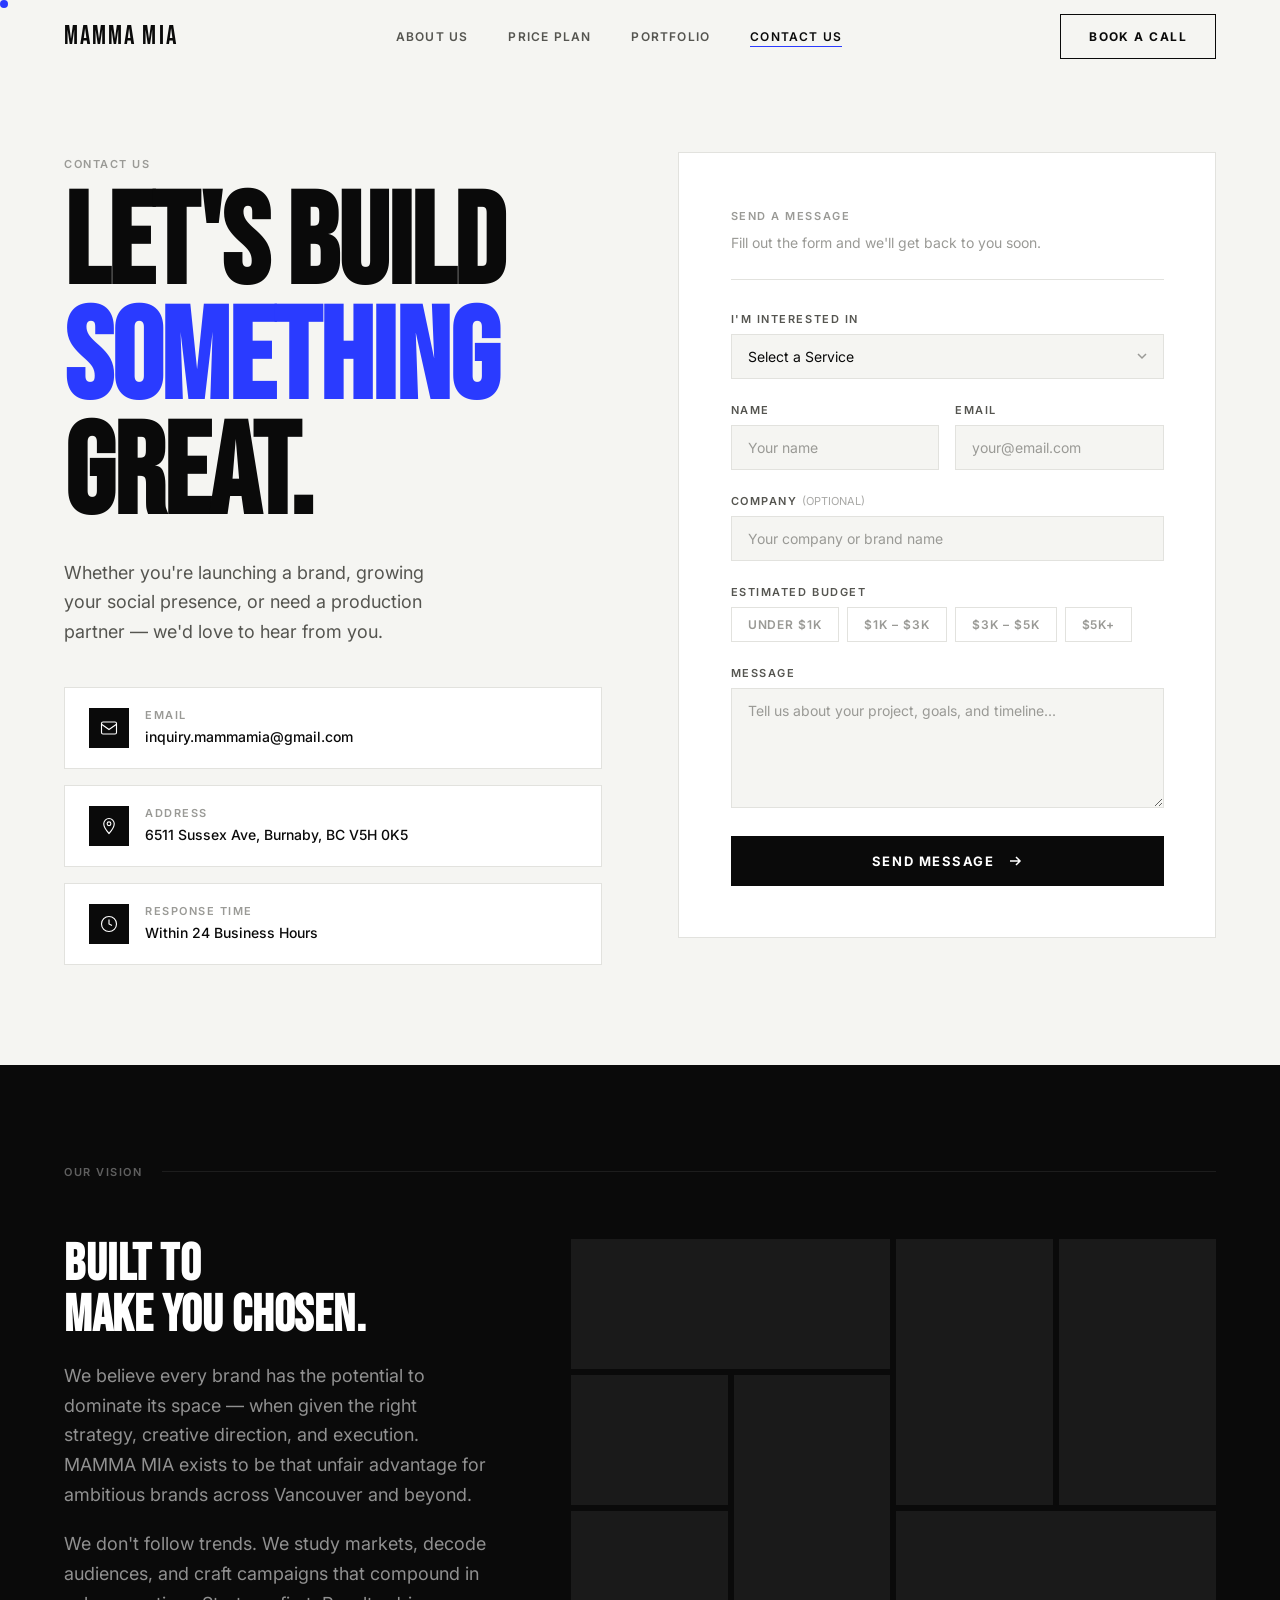
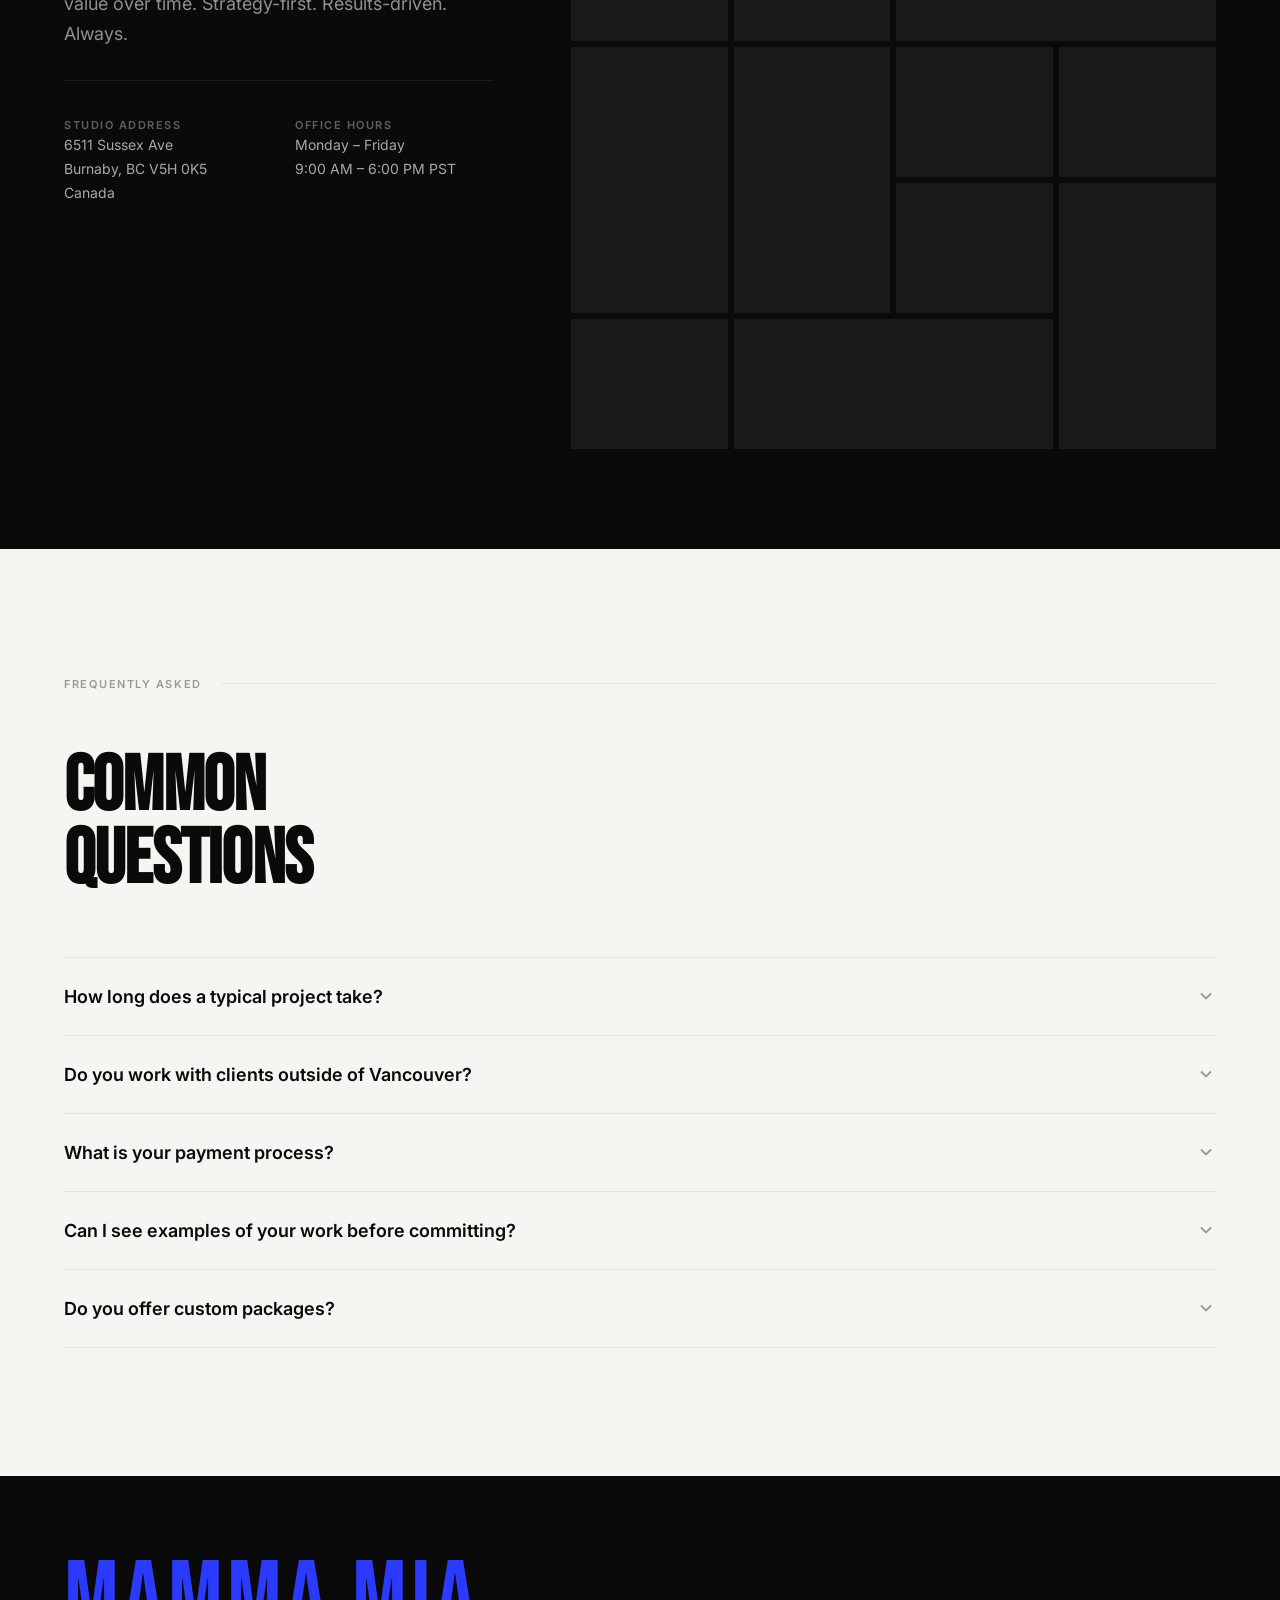
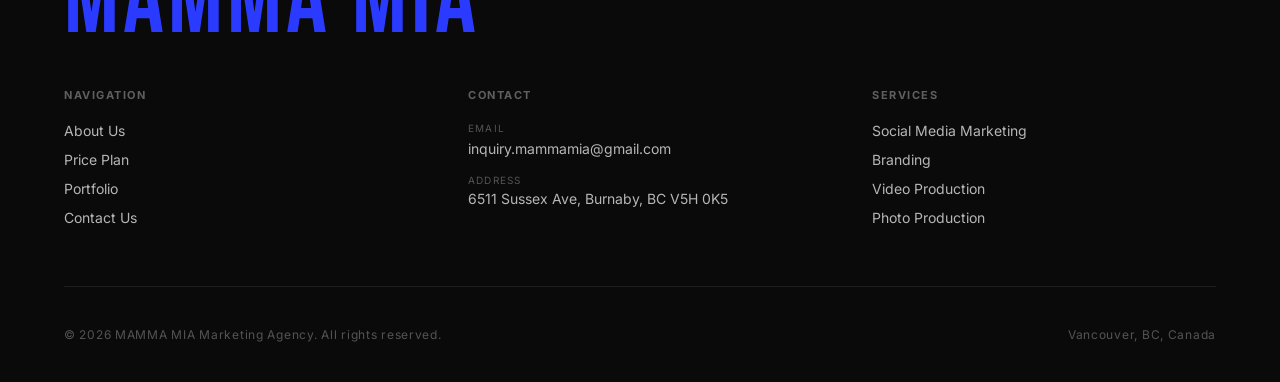
==== contact.html @ 86af77eb "Add files via upload" ====
<!DOCTYPE html>
<html lang="en">
<head>
  <meta charset="UTF-8" />
  <meta name="viewport" content="width=device-width, initial-scale=1.0" />
  <title>Contact Us — MAMMA MIA Marketing Agency</title>
  <meta name="description" content="Get in touch with MAMMA MIA — Vancouver's premier marketing agency. Book a strategy call or send us a message." />
  <link rel="preconnect" href="https://fonts.googleapis.com" />
  <link rel="preconnect" href="https://fonts.gstatic.com" crossorigin />
  <link href="https://fonts.googleapis.com/css2?family=Bebas+Neue&family=Inter:wght@300;400;500;600;700&display=swap" rel="stylesheet" />
  <link rel="stylesheet" href="css/style.css" />
  <link rel="stylesheet" href="css/contact.css" />
</head>
<body>

  <!-- Page Transition Curtain -->
  <div class="page-curtain" id="pageCurtain"></div>

  <!-- Page Loader -->
  <div class="page-loader" id="pageLoader">
    <div class="loader-logo">
      <span style="animation-delay:0.05s">M</span><span style="animation-delay:0.1s">A</span><span style="animation-delay:0.15s">M</span><span style="animation-delay:0.2s">M</span><span style="animation-delay:0.25s">A</span>&nbsp;<span style="animation-delay:0.35s">M</span><span style="animation-delay:0.4s">I</span><span style="animation-delay:0.45s">A</span>
    </div>
  </div>

  <!-- Custom Cursor -->
  <div class="cursor" id="cursor"></div>
  <div class="cursor-ring" id="cursorRing"></div>

  <!-- Progress Bar -->
  <div class="progress-bar" id="progressBar"></div>

  <!-- Navigation -->
  <nav class="nav" id="mainNav">
    <div class="nav__inner">
      <a href="index.html" class="nav__logo">
        <span class="nav__logo-text" style="color:var(--color-black)">MAMMA MIA</span>
      </a>
      <div class="nav__links">
        <a href="index.html" class="nav__link">About Us</a>
        <a href="price-plan.html" class="nav__link">Price Plan</a>
        <a href="portfolio.html" class="nav__link">Portfolio</a>
        <a href="contact.html" class="nav__link active">Contact Us</a>
      </div>
      <a href="contact.html" class="nav__cta btn btn-outline"><span>Book a Call</span></a>
      <div class="nav__hamburger" id="hamburger">
        <span></span><span></span><span></span>
      </div>
    </div>
  </nav>

  <!-- Mobile Menu -->
  <div class="nav__mobile-menu" id="mobileMenu">
    <a href="index.html" class="nav__mobile-link">About Us</a>
    <a href="price-plan.html" class="nav__mobile-link">Price Plan</a>
    <a href="portfolio.html" class="nav__mobile-link">Portfolio</a>
    <a href="contact.html" class="nav__mobile-link">Contact Us</a>
  </div>

  <!-- ======== CONTACT HERO ======== -->
  <header class="contact-hero">
    <div class="container">
      <div class="contact-hero__inner">
        <div class="contact-hero__left">
          <span class="t-label reveal" style="color:var(--color-gray-400)">Contact Us</span>
          <h1 class="t-display contact-hero__title reveal reveal-delay-1">
            Let's Build<br /><span style="color:var(--color-accent)">Something</span><br />Great.
          </h1>
          <p class="t-body reveal reveal-delay-2" style="max-width:400px; margin-top:24px">
            Whether you're launching a brand, growing your social presence, or need a production partner — we'd love to hear from you.
          </p>

          <!-- Contact Info Cards -->
          <div class="contact-info-cards reveal reveal-delay-3">
            <div class="contact-info-card">
              <div class="contact-info-card__icon">
                <svg viewBox="0 0 24 24" fill="none" stroke="currentColor" stroke-width="1.5" xmlns="http://www.w3.org/2000/svg">
                  <rect x="2" y="4" width="20" height="16" rx="2"/>
                  <path d="M2 7l10 7 10-7"/>
                </svg>
              </div>
              <div>
                <p class="contact-info-card__label t-label">Email</p>
                <a href="mailto:inquiry.mammamia@gmail.com" class="contact-info-card__value">inquiry.mammamia@gmail.com</a>
              </div>
            </div>
            <div class="contact-info-card">
              <div class="contact-info-card__icon">
                <svg viewBox="0 0 24 24" fill="none" stroke="currentColor" stroke-width="1.5" xmlns="http://www.w3.org/2000/svg">
                  <path d="M12 2C8.13 2 5 5.13 5 9c0 5.25 7 13 7 13s7-7.75 7-13c0-3.87-3.13-7-7-7z"/>
                  <circle cx="12" cy="9" r="2.5"/>
                </svg>
              </div>
              <div>
                <p class="contact-info-card__label t-label">Address</p>
                <p class="contact-info-card__value">6511 Sussex Ave, Burnaby, BC V5H 0K5</p>
              </div>
            </div>
            <div class="contact-info-card">
              <div class="contact-info-card__icon">
                <svg viewBox="0 0 24 24" fill="none" stroke="currentColor" stroke-width="1.5" xmlns="http://www.w3.org/2000/svg">
                  <circle cx="12" cy="12" r="10"/>
                  <path d="M12 6v6l4 2"/>
                </svg>
              </div>
              <div>
                <p class="contact-info-card__label t-label">Response Time</p>
                <p class="contact-info-card__value">Within 24 Business Hours</p>
              </div>
            </div>
          </div>
        </div>

        <!-- ======== CONTACT FORM ======== -->
        <div class="contact-form-wrap reveal reveal-delay-2">
          <form class="contact-form" id="contactForm" novalidate>
            <div class="contact-form__header">
              <span class="t-label">Send a Message</span>
              <p class="t-body-sm" style="margin-top:8px; color:var(--color-gray-400)">Fill out the form and we'll get back to you soon.</p>
            </div>

            <!-- Service Interest -->
            <div class="form-group">
              <label class="form-label t-label" for="service">I'm interested in</label>
              <div class="form-select-wrap">
                <select class="form-control form-select" id="service" name="service">
                  <option value="">Select a Service</option>
                  <option value="social">Social Media Marketing</option>
                  <option value="branding">Branding</option>
                  <option value="video">Video Production</option>
                  <option value="photo">Photo Production</option>
                  <option value="multiple">Multiple Services</option>
                  <option value="other">Not Sure / Let's Talk</option>
                </select>
                <svg class="form-select-arrow" viewBox="0 0 16 16" fill="none" stroke="currentColor" stroke-width="1.5"><path d="M4 6l4 4 4-4"/></svg>
              </div>
            </div>

            <!-- Name & Email row -->
            <div class="form-row">
              <div class="form-group">
                <label class="form-label t-label" for="name">Name</label>
                <input class="form-control" type="text" id="name" name="name" placeholder="Your name" required />
                <span class="form-error" id="nameError">Please enter your name.</span>
              </div>
              <div class="form-group">
                <label class="form-label t-label" for="email">Email</label>
                <input class="form-control" type="email" id="email" name="email" placeholder="your@email.com" required />
                <span class="form-error" id="emailError">Please enter a valid email.</span>
              </div>
            </div>

            <!-- Company (optional) -->
            <div class="form-group">
              <label class="form-label t-label" for="company">Company <span style="opacity:0.5;font-weight:400;letter-spacing:0">(Optional)</span></label>
              <input class="form-control" type="text" id="company" name="company" placeholder="Your company or brand name" />
            </div>

            <!-- Budget -->
            <div class="form-group">
              <label class="form-label t-label">Estimated Budget</label>
              <div class="budget-options">
                <label class="budget-option">
                  <input type="radio" name="budget" value="under-1k" />
                  <span>Under $1K</span>
                </label>
                <label class="budget-option">
                  <input type="radio" name="budget" value="1k-3k" />
                  <span>$1K – $3K</span>
                </label>
                <label class="budget-option">
                  <input type="radio" name="budget" value="3k-5k" />
                  <span>$3K – $5K</span>
                </label>
                <label class="budget-option">
                  <input type="radio" name="budget" value="5k-plus" />
                  <span>$5K+</span>
                </label>
              </div>
            </div>

            <!-- Message -->
            <div class="form-group">
              <label class="form-label t-label" for="message">Message</label>
              <textarea class="form-control form-textarea" id="message" name="message" placeholder="Tell us about your project, goals, and timeline..." rows="5" required></textarea>
              <span class="form-error" id="messageError">Please enter a message.</span>
            </div>

            <!-- Submit -->
            <button type="submit" class="btn btn-primary form-submit" id="submitBtn">
              <span class="form-submit__text">Send Message</span>
              <svg class="form-submit__arrow" xmlns="http://www.w3.org/2000/svg" viewBox="0 0 16 16" fill="none" stroke="currentColor" stroke-width="1.5"><path d="M3 8h10M9 4l4 4-4 4"/></svg>
              <span class="form-submit__spinner" style="display:none">
                <svg viewBox="0 0 24 24" fill="none" stroke="currentColor" stroke-width="2" class="spin"><path d="M12 2v4M12 18v4M4.93 4.93l2.83 2.83M16.24 16.24l2.83 2.83M2 12h4M18 12h4M4.93 19.07l2.83-2.83M16.24 7.76l2.83-2.83"/></svg>
              </span>
            </button>

            <!-- Success message -->
            <div class="form-success" id="formSuccess" style="display:none">
              <svg viewBox="0 0 24 24" fill="none" stroke="currentColor" stroke-width="2"><path d="M9 12l2 2 4-4"/><circle cx="12" cy="12" r="10"/></svg>
              <div>
                <strong>Message sent!</strong>
                <p>Thank you for reaching out. We'll be in touch within 24 hours.</p>
              </div>
            </div>
          </form>
        </div>
      </div>
    </div>
  </header>

  <!-- ======== VISION / PORTFOLIO GALLERY SECTION ======== -->
  <section class="location-section">
    <div class="container">
      <div class="section-label-row reveal">
        <span class="t-label">Our Vision</span>
        <div class="rule"></div>
      </div>
      <div class="location-layout reveal reveal-delay-1">
        <div class="location-info">
          <h2 class="t-subheadline" style="margin-bottom:20px">Built to<br />Make You Chosen.</h2>
          <p class="t-body" style="margin-bottom:20px">We believe every brand has the potential to dominate its space — when given the right strategy, creative direction, and execution. MAMMA MIA exists to be that unfair advantage for ambitious brands across Vancouver and beyond.</p>
          <p class="t-body">We don't follow trends. We study markets, decode audiences, and craft campaigns that compound in value over time. Strategy-first. Results-driven. Always.</p>
          <div class="location-details">
            <div class="location-detail">
              <span class="t-label">Studio Address</span>
              <p>6511 Sussex Ave<br />Burnaby, BC V5H 0K5<br />Canada</p>
            </div>
            <div class="location-detail">
              <span class="t-label">Office Hours</span>
              <p>Monday – Friday<br />9:00 AM – 6:00 PM PST</p>
            </div>
          </div>
        </div>
        <div class="location-map">
          <div class="portfolio-mosaic" id="contactMosaic">
            <!-- JS will populate random portfolio images -->
          </div>
        </div>
      </div>
    </div>
  </section>

  <!-- ======== FAQ SECTION ======== -->
  <section class="faq-section section">
    <div class="container">
      <div class="section-label-row reveal">
        <span class="t-label">Frequently Asked</span>
        <div class="rule"></div>
      </div>
      <h2 class="t-headline reveal" style="margin-bottom:60px; max-width:500px">Common<br />Questions</h2>

      <div class="faq-list reveal reveal-delay-1">

        <div class="faq-item" data-open="false">
          <button class="faq-question">
            <span>How long does a typical project take?</span>
            <svg class="faq-icon" viewBox="0 0 16 16" fill="none" stroke="currentColor" stroke-width="1.5"><path d="M4 6l4 4 4-4"/></svg>
          </button>
          <div class="faq-answer">
            <p>Project timelines vary by scope. Social media retainers start immediately after onboarding (2–3 days). Branding projects typically take 2–4 weeks. Video and photo productions depend on scheduling, but most are completed within 1–2 weeks from shoot date.</p>
          </div>
        </div>

        <div class="faq-item" data-open="false">
          <button class="faq-question">
            <span>Do you work with clients outside of Vancouver?</span>
            <svg class="faq-icon" viewBox="0 0 16 16" fill="none" stroke="currentColor" stroke-width="1.5"><path d="M4 6l4 4 4-4"/></svg>
          </button>
          <div class="faq-answer">
            <p>Yes! We work with clients across Canada and internationally. For content creation and production, we primarily operate in the Greater Vancouver area, but we're open to traveling for larger projects. Strategy and social media management are fully remote.</p>
          </div>
        </div>

        <div class="faq-item" data-open="false">
          <button class="faq-question">
            <span>What is your payment process?</span>
            <svg class="faq-icon" viewBox="0 0 16 16" fill="none" stroke="currentColor" stroke-width="1.5"><path d="M4 6l4 4 4-4"/></svg>
          </button>
          <div class="faq-answer">
            <p>We typically require a 50% deposit to begin work, with the remainder due upon project completion. Monthly retainer packages are billed at the start of each month. We accept e-Transfer, credit card, and PayPal.</p>
          </div>
        </div>

        <div class="faq-item" data-open="false">
          <button class="faq-question">
            <span>Can I see examples of your work before committing?</span>
            <svg class="faq-icon" viewBox="0 0 16 16" fill="none" stroke="currentColor" stroke-width="1.5"><path d="M4 6l4 4 4-4"/></svg>
          </button>
          <div class="faq-answer">
            <p>Absolutely. You can browse our <a href="portfolio.html" style="color:var(--color-accent)">Portfolio</a> page for a selection of our recent work. We're also happy to share additional case studies and references during a discovery call.</p>
          </div>
        </div>

        <div class="faq-item" data-open="false">
          <button class="faq-question">
            <span>Do you offer custom packages?</span>
            <svg class="faq-icon" viewBox="0 0 16 16" fill="none" stroke="currentColor" stroke-width="1.5"><path d="M4 6l4 4 4-4"/></svg>
          </button>
          <div class="faq-answer">
            <p>Yes! Our <a href="price-plan.html" style="color:var(--color-accent)">Price Plan</a> tiers serve as a starting point. We regularly combine services and customize scope for clients with specific needs. Just reach out and we'll put together a tailored proposal.</p>
          </div>
        </div>

      </div>
    </div>
  </section>

  <!-- ======== FOOTER ======== -->
  <footer class="footer">
    <div class="container">
      <div class="footer__brand-name">MAMMA MIA</div>
      <div class="footer__top">
        <div class="footer__col">
          <p class="footer__col-title">Navigation</p>
          <nav class="footer__col-links">
            <a href="index.html" class="footer__col-link">About Us</a>
            <a href="price-plan.html" class="footer__col-link">Price Plan</a>
            <a href="portfolio.html" class="footer__col-link">Portfolio</a>
            <a href="contact.html" class="footer__col-link">Contact Us</a>
          </nav>
        </div>
        <div class="footer__col">
          <p class="footer__col-title">Contact</p>
          <div class="footer__contact-item">
            <p class="footer__contact-label">Email</p>
            <a href="mailto:inquiry.mammamia@gmail.com" class="footer__contact-value footer__col-link">inquiry.mammamia@gmail.com</a>
          </div>
          <div class="footer__contact-item">
            <p class="footer__contact-label">Address</p>
            <p class="footer__contact-value">6511 Sussex Ave, Burnaby, BC V5H 0K5</p>
          </div>
        </div>
        <div class="footer__col">
          <p class="footer__col-title">Services</p>
          <nav class="footer__col-links">
            <a href="portfolio.html" class="footer__col-link">Social Media Marketing</a>
            <a href="portfolio.html" class="footer__col-link">Branding</a>
            <a href="portfolio.html" class="footer__col-link">Video Production</a>
            <a href="portfolio.html" class="footer__col-link">Photo Production</a>
          </nav>
        </div>
      </div>
      <div class="footer__bottom">
        <p class="footer__copy">© 2026 MAMMA MIA Marketing Agency. All rights reserved.</p>
        <p class="footer__copy">Vancouver, BC, Canada</p>
      </div>
    </div>
  </footer>

  <script src="js/main.js"></script>
  <script src="js/contact.js"></script>
</body>
</html>
---- css/style.css ----
/* ============================================
   MAMMA MIA Marketing Agency — Global Styles
   Design Reference: takt.com editorial style
   ============================================ */

/* ---------- CSS Variables ---------- */
:root {
  --color-black: #0a0a0a;
  --color-white: #ffffff;
  --color-bg: #f5f5f2;
  --color-accent: #2a3bff;
  --color-accent-dark: #1a2bcc;
  --color-navy: #0d1b4b;
  --color-gray-100: #f0f0ed;
  --color-gray-200: #e2e2de;
  --color-gray-400: #9a9a96;
  --color-gray-600: #555550;
  --color-gray-800: #2a2a26;
  --font-display: 'Bebas Neue', 'Arial Narrow', Arial, sans-serif;
  --font-sans: 'Inter', 'Helvetica Neue', Helvetica, Arial, sans-serif;
  --transition-fast: 0.2s ease;
  --transition-mid: 0.4s ease;
  --transition-slow: 0.7s cubic-bezier(0.16, 1, 0.3, 1);
  --nav-height: 72px;
  --max-width: 1440px;
  --grid-padding: clamp(24px, 5vw, 80px);
}

/* ---------- Reset ---------- */
*, *::before, *::after { box-sizing: border-box; margin: 0; padding: 0; }
html { font-size: 16px; scroll-behavior: smooth; }
body {
  font-family: var(--font-sans);
  background-color: var(--color-bg);
  color: var(--color-black);
  overflow-x: hidden;
  -webkit-font-smoothing: antialiased;
  -moz-osx-font-smoothing: grayscale;
}
img, video { max-width: 100%; height: auto; display: block; }
a { color: inherit; text-decoration: none; }
ul, ol { list-style: none; }
button { cursor: pointer; border: none; background: none; font-family: inherit; }
input, textarea, select { font-family: inherit; }

/* ---------- Typography ---------- */
.t-display {
  font-family: var(--font-display);
  font-size: clamp(64px, 10vw, 160px);
  line-height: 0.92;
  letter-spacing: -0.01em;
  text-transform: uppercase;
}
.t-headline {
  font-family: var(--font-display);
  font-size: clamp(40px, 6vw, 96px);
  line-height: 0.95;
  letter-spacing: -0.01em;
  text-transform: uppercase;
}
.t-subheadline {
  font-family: var(--font-display);
  font-size: clamp(28px, 4vw, 56px);
  line-height: 1;
  letter-spacing: 0.01em;
  text-transform: uppercase;
}
.t-label {
  font-family: var(--font-sans);
  font-size: 11px;
  font-weight: 600;
  letter-spacing: 0.14em;
  text-transform: uppercase;
  color: var(--color-gray-400);
}
.t-body {
  font-size: clamp(15px, 1.5vw, 18px);
  line-height: 1.65;
  color: var(--color-gray-600);
}
.t-body-sm {
  font-size: 14px;
  line-height: 1.6;
  color: var(--color-gray-600);
}

/* ---------- Layout ---------- */
.container {
  width: 100%;
  max-width: var(--max-width);
  margin: 0 auto;
  padding: 0 var(--grid-padding);
}
.section {
  padding: clamp(80px, 10vw, 160px) 0;
}
.section--dark {
  background-color: var(--color-black);
  color: var(--color-white);
}
.section--dark .t-body,
.section--dark .t-body-sm { color: rgba(255,255,255,0.6); }
.section--dark .t-label { color: rgba(255,255,255,0.35); }
.grid-2 {
  display: grid;
  grid-template-columns: 1fr 1fr;
  gap: 2px;
}
.grid-3 {
  display: grid;
  grid-template-columns: repeat(3, 1fr);
  gap: 2px;
}
.grid-4 {
  display: grid;
  grid-template-columns: repeat(4, 1fr);
  gap: 2px;
}

/* ---------- Navigation ---------- */
.nav {
  position: fixed;
  top: 0; left: 0; right: 0;
  z-index: 1000;
  height: var(--nav-height);
  display: flex;
  align-items: center;
  padding: 0 var(--grid-padding);
  mix-blend-mode: normal;
  transition: background-color var(--transition-mid), box-shadow var(--transition-mid);
}
.nav.scrolled {
  background-color: rgba(245, 245, 242, 0.92);
  backdrop-filter: blur(12px);
  -webkit-backdrop-filter: blur(12px);
  box-shadow: 0 1px 0 rgba(0,0,0,0.08);
}
.nav.nav--dark {
  background-color: transparent;
}
.nav.nav--dark.scrolled {
  background-color: rgba(10, 10, 10, 0.92);
}
.nav__inner {
  width: 100%;
  display: flex;
  align-items: center;
  justify-content: space-between;
}
.nav__logo {
  display: flex;
  align-items: center;
  gap: 10px;
  font-family: var(--font-display);
  font-size: 22px;
  letter-spacing: 0.06em;
  text-transform: uppercase;
  color: var(--color-black);
  transition: opacity var(--transition-fast);
}
.nav__logo:hover { opacity: 0.7; }
.nav__logo-text {
  font-family: var(--font-display);
  font-size: 26px;
  letter-spacing: 0.08em;
  color: var(--color-black);
}
.nav--dark .nav__logo-text { color: var(--color-white); }
.nav--dark.scrolled .nav__logo-text { color: var(--color-white); }

.nav__links {
  display: flex;
  align-items: center;
  gap: 40px;
}
.nav__link {
  font-size: 12px;
  font-weight: 600;
  letter-spacing: 0.1em;
  text-transform: uppercase;
  color: var(--color-gray-600);
  transition: color var(--transition-fast);
  position: relative;
}
.nav__link::after {
  content: '';
  position: absolute;
  bottom: -3px; left: 0; right: 0;
  height: 1px;
  background: var(--color-accent);
  transform: scaleX(0);
  transition: transform var(--transition-fast);
  transform-origin: left;
}
.nav__link:hover, .nav__link.active {
  color: var(--color-black);
}
.nav__link:hover::after, .nav__link.active::after {
  transform: scaleX(1);
}
.nav--dark .nav__link { color: rgba(255,255,255,0.6); }
.nav--dark .nav__link:hover,
.nav--dark .nav__link.active { color: var(--color-white); }

.nav__cta {
  font-size: 11px;
  font-weight: 700;
  letter-spacing: 0.12em;
  text-transform: uppercase;
  padding: 10px 22px;
  border: 1.5px solid var(--color-black);
  color: var(--color-black);
  transition: background-color var(--transition-fast), color var(--transition-fast);
}
.nav__cta:hover {
  background-color: var(--color-black);
  color: var(--color-white);
}
.nav--dark .nav__cta {
  border-color: rgba(255,255,255,0.5);
  color: var(--color-white);
}
.nav--dark .nav__cta:hover {
  background-color: var(--color-white);
  color: var(--color-black);
}

/* Hamburger */
.nav__hamburger {
  display: none;
  flex-direction: column;
  gap: 5px;
  width: 28px;
  cursor: pointer;
  z-index: 1100;
}
.nav__hamburger span {
  display: block;
  height: 1.5px;
  background: var(--color-black);
  transition: all var(--transition-fast);
}
.nav--dark .nav__hamburger span { background: var(--color-white); }
.nav__hamburger.open span:nth-child(1) { transform: translateY(6.5px) rotate(45deg); }
.nav__hamburger.open span:nth-child(2) { opacity: 0; }
.nav__hamburger.open span:nth-child(3) { transform: translateY(-6.5px) rotate(-45deg); }

/* Mobile Menu */
.nav__mobile-menu {
  display: none;
  position: fixed;
  inset: 0;
  background-color: var(--color-black);
  z-index: 999;
  flex-direction: column;
  justify-content: center;
  align-items: center;
  gap: 40px;
  opacity: 0;
  pointer-events: none;
  transition: opacity var(--transition-mid);
}
.nav__mobile-menu.open {
  display: flex;
  opacity: 1;
  pointer-events: all;
}
.nav__mobile-link {
  font-family: var(--font-display);
  font-size: clamp(40px, 8vw, 80px);
  color: var(--color-white);
  letter-spacing: 0.04em;
  text-transform: uppercase;
  transition: color var(--transition-fast);
}
.nav__mobile-link:hover { color: var(--color-accent); }

/* ---------- Footer ---------- */
.footer {
  background-color: var(--color-black);
  color: var(--color-white);
  padding: 80px 0 40px;
}
.footer__top {
  display: grid;
  grid-template-columns: 1fr 1fr 1fr;
  gap: 60px;
  padding-bottom: 60px;
  border-bottom: 1px solid rgba(255,255,255,0.08);
  margin-bottom: 40px;
}
.footer__brand-name {
  font-family: var(--font-display);
  font-size: clamp(48px, 8vw, 120px);
  line-height: 0.9;
  color: var(--color-accent);
  letter-spacing: 0.04em;
  text-transform: uppercase;
  grid-column: 1 / -1;
  margin-bottom: 40px;
}
.footer__col-title {
  font-size: 11px;
  font-weight: 700;
  letter-spacing: 0.14em;
  text-transform: uppercase;
  color: rgba(255,255,255,0.35);
  margin-bottom: 20px;
}
.footer__col-links {
  display: flex;
  flex-direction: column;
  gap: 12px;
}
.footer__col-link {
  font-size: 14px;
  color: rgba(255,255,255,0.7);
  transition: color var(--transition-fast);
}
.footer__col-link:hover { color: var(--color-white); }
.footer__contact-item {
  margin-bottom: 16px;
}
.footer__contact-label {
  font-size: 10px;
  letter-spacing: 0.12em;
  text-transform: uppercase;
  color: rgba(255,255,255,0.3);
  margin-bottom: 4px;
}
.footer__contact-value {
  font-size: 14px;
  color: rgba(255,255,255,0.7);
}
.footer__bottom {
  display: flex;
  justify-content: space-between;
  align-items: center;
}
.footer__copy {
  font-size: 12px;
  color: rgba(255,255,255,0.3);
  letter-spacing: 0.06em;
}

/* ---------- Buttons ---------- */
.btn {
  display: inline-flex;
  align-items: center;
  gap: 10px;
  font-size: 12px;
  font-weight: 700;
  letter-spacing: 0.12em;
  text-transform: uppercase;
  padding: 14px 28px;
  transition: all var(--transition-fast);
  position: relative;
  overflow: hidden;
}
.btn::before {
  content: '';
  position: absolute;
  inset: 0;
  transform: scaleX(0);
  transform-origin: left;
  transition: transform var(--transition-fast);
}
.btn:hover::before { transform: scaleX(1); }
.btn-primary {
  background: var(--color-black);
  color: var(--color-white);
  border: 1.5px solid var(--color-black);
}
.btn-primary::before { background: var(--color-accent); }
.btn-primary:hover { border-color: var(--color-accent); }
.btn-outline {
  background: transparent;
  color: var(--color-black);
  border: 1.5px solid var(--color-black);
}
.btn-outline::before { background: var(--color-black); }
.btn-outline:hover { color: var(--color-white); }
.btn-outline-white {
  background: transparent;
  color: var(--color-white);
  border: 1.5px solid rgba(255,255,255,0.5);
}
.btn-outline-white::before { background: var(--color-white); }
.btn-outline-white:hover { color: var(--color-black); border-color: var(--color-white); }
.btn span { position: relative; z-index: 1; }
.btn-arrow {
  display: inline-flex;
  align-items: center;
  gap: 8px;
  font-size: 12px;
  font-weight: 700;
  letter-spacing: 0.1em;
  text-transform: uppercase;
  color: var(--color-black);
  transition: gap var(--transition-fast), color var(--transition-fast);
}
.btn-arrow:hover { gap: 14px; color: var(--color-accent); }
.btn-arrow svg { width: 16px; height: 16px; transition: transform var(--transition-fast); }
.btn-arrow:hover svg { transform: translateX(4px); }

/* ---------- Scroll Animations ---------- */
.reveal {
  opacity: 0;
  transform: translateY(40px);
  transition: opacity 0.9s cubic-bezier(0.16, 1, 0.3, 1),
              transform 0.9s cubic-bezier(0.16, 1, 0.3, 1);
}
.reveal.visible {
  opacity: 1;
  transform: translateY(0);
}
.reveal-delay-1 { transition-delay: 0.1s; }
.reveal-delay-2 { transition-delay: 0.2s; }
.reveal-delay-3 { transition-delay: 0.32s; }
.reveal-delay-4 { transition-delay: 0.44s; }
.reveal-delay-5 { transition-delay: 0.56s; }

/* Clip-path image reveal */
.clip-reveal {
  clip-path: inset(0 100% 0 0);
  transition: clip-path 1.1s cubic-bezier(0.76, 0, 0.24, 1);
}
.clip-reveal.visible {
  clip-path: inset(0 0% 0 0);
}

/* Scale reveal */
.scale-reveal {
  opacity: 0;
  transform: scale(0.92);
  transition: opacity 1s cubic-bezier(0.16,1,0.3,1),
              transform 1s cubic-bezier(0.16,1,0.3,1);
}
.scale-reveal.visible { opacity: 1; transform: scale(1); }

/* ---------- Split Text ---------- */
.split-text .split-char {
  display: inline-block;
  opacity: 0;
  transform: translateY(60%) rotate(3deg);
  transition: opacity 0.5s cubic-bezier(0.16,1,0.3,1),
              transform 0.5s cubic-bezier(0.16,1,0.3,1);
  transition-delay: calc(var(--i) * 0.025s);
}
.split-text--visible .split-char {
  opacity: 1;
  transform: translateY(0) rotate(0deg);
}

/* ---------- Nav Hide on Scroll Down ---------- */
.nav--hidden {
  transform: translateY(-100%);
  transition: transform 0.4s cubic-bezier(0.76, 0, 0.24, 1) !important;
}
.nav {
  transition: background-color var(--transition-mid),
              box-shadow var(--transition-mid),
              transform 0.4s cubic-bezier(0.16, 1, 0.3, 1);
}

/* ---------- Divider Line ---------- */
.rule {
  height: 1px;
  background: var(--color-gray-200);
}
.rule--dark { background: rgba(255,255,255,0.08); }

/* ---------- Tag / Pill ---------- */
.tag {
  display: inline-block;
  font-size: 10px;
  font-weight: 700;
  letter-spacing: 0.12em;
  text-transform: uppercase;
  padding: 5px 12px;
  border: 1px solid currentColor;
}
.tag--accent { color: var(--color-accent); border-color: var(--color-accent); }
.tag--dark { color: var(--color-white); border-color: rgba(255,255,255,0.3); }

/* ---------- Cursor (Magnetic) ---------- */
.cursor {
  width: 8px;
  height: 8px;
  border-radius: 50%;
  background: var(--color-accent);
  position: fixed;
  pointer-events: none;
  z-index: 9999;
  /* position set via JS transform */
  top: 0; left: 0;
  will-change: transform;
  transition: width 0.3s ease, height 0.3s ease, opacity 0.3s ease, background 0.3s ease;
}
.cursor-ring {
  width: 40px;
  height: 40px;
  border-radius: 50%;
  border: 1.5px solid var(--color-accent);
  position: fixed;
  pointer-events: none;
  z-index: 9998;
  top: 0; left: 0;
  will-change: transform;
  opacity: 0.6;
  transition: width 0.4s ease, height 0.4s ease, opacity 0.4s ease, border-color 0.3s ease;
}
.cursor--hover {
  width: 16px;
  height: 16px;
  background: var(--color-accent);
  mix-blend-mode: difference;
}
.cursor-ring--hover {
  width: 70px;
  height: 70px;
  opacity: 0.2;
  border-color: var(--color-accent);
}

/* ---------- Page Transition Curtain ---------- */
.page-curtain {
  position: fixed;
  inset: 0;
  background: var(--color-black);
  z-index: 8999;
  transform: translateY(0%);
  transition: transform 0.7s cubic-bezier(0.76, 0, 0.24, 1);
  pointer-events: none;
}
.page-curtain.curtain--out {
  transform: translateY(-100%);
}
.page-curtain.curtain--in {
  transform: translateY(0%);
  pointer-events: all;
}

/* ---------- Page Loader ---------- */
.page-loader {
  position: fixed;
  inset: 0;
  background: var(--color-black);
  z-index: 9000;
  display: flex;
  align-items: center;
  justify-content: center;
  transition: opacity 0.6s ease, visibility 0.6s ease;
}
.page-loader.hidden {
  opacity: 0;
  visibility: hidden;
  pointer-events: none;
}
.loader-logo {
  font-family: var(--font-display);
  font-size: clamp(40px, 8vw, 80px);
  color: var(--color-white);
  letter-spacing: 0.1em;
  text-transform: uppercase;
  overflow: hidden;
}
.loader-logo span {
  display: inline-block;
  animation: loaderDrop 0.6s cubic-bezier(0.16, 1, 0.3, 1) forwards;
  opacity: 0;
  transform: translateY(100%);
}
@keyframes loaderDrop {
  to { opacity: 1; transform: translateY(0); }
}

/* ---------- Progress Bar ---------- */
.progress-bar {
  position: fixed;
  top: 0; left: 0;
  height: 2px;
  background: var(--color-accent);
  z-index: 1001;
  transform-origin: left;
  transform: scaleX(0);
  transition: transform 0.1s linear;
}

/* ---------- Horizontal Rule Section ---------- */
.section-label-row {
  display: flex;
  align-items: center;
  gap: 20px;
  margin-bottom: 60px;
}
.section-label-row .rule { flex: 1; }

/* ---------- Responsive ---------- */
@media (max-width: 1024px) {
  .grid-4 { grid-template-columns: repeat(2, 1fr); }
  .footer__top { grid-template-columns: 1fr 1fr; }
}
@media (max-width: 768px) {
  .nav__links, .nav__cta { display: none; }
  .nav__hamburger { display: flex; }
  .grid-2, .grid-3, .grid-4 { grid-template-columns: 1fr; }
  .footer__top { grid-template-columns: 1fr; gap: 40px; }
  .footer__brand-name { font-size: clamp(40px, 12vw, 80px); }
  .footer__bottom { flex-direction: column; gap: 16px; text-align: center; }
  .cursor, .cursor-ring { display: none; }
  .page-curtain { display: none; }
}
---- css/contact.css ----
/* ============================================
   MAMMA MIA — Contact Page Styles
   ============================================ */

/* ---------- Contact Hero ---------- */
.contact-hero {
  padding-top: calc(var(--nav-height) + 80px);
  padding-bottom: clamp(60px, 8vw, 100px);
  background-color: var(--color-bg);
}
.contact-hero__inner {
  display: grid;
  grid-template-columns: 1fr 1fr;
  gap: clamp(40px, 6vw, 100px);
  align-items: start;
}
.contact-hero__title {
  margin-top: 16px;
  margin-bottom: 0;
  line-height: 0.9;
}

/* ---------- Contact Info Cards ---------- */
.contact-info-cards {
  display: flex;
  flex-direction: column;
  gap: 16px;
  margin-top: 40px;
}
.contact-info-card {
  display: flex;
  align-items: flex-start;
  gap: 16px;
  padding: 20px 24px;
  background: var(--color-white);
  border: 1px solid var(--color-gray-200);
  transition: border-color var(--transition-fast), transform var(--transition-fast);
}
.contact-info-card:hover {
  border-color: var(--color-accent);
  transform: translateX(4px);
}
.contact-info-card__icon {
  width: 40px;
  height: 40px;
  display: flex;
  align-items: center;
  justify-content: center;
  background: var(--color-black);
  flex-shrink: 0;
}
.contact-info-card__icon svg {
  width: 18px;
  height: 18px;
  stroke: var(--color-white);
}
.contact-info-card__label {
  margin-bottom: 4px;
}
.contact-info-card__value {
  font-size: 14px;
  color: var(--color-black);
  font-weight: 500;
  line-height: 1.5;
  transition: color var(--transition-fast);
}
a.contact-info-card__value:hover { color: var(--color-accent); }

/* ---------- Contact Form ---------- */
.contact-form-wrap {
  background: var(--color-white);
  border: 1px solid var(--color-gray-200);
  padding: clamp(28px, 4vw, 52px);
}
.contact-form__header {
  margin-bottom: 32px;
  padding-bottom: 24px;
  border-bottom: 1px solid var(--color-gray-200);
}

.form-group {
  margin-bottom: 24px;
}
.form-row {
  display: grid;
  grid-template-columns: 1fr 1fr;
  gap: 16px;
}
.form-label {
  display: block;
  margin-bottom: 8px;
  color: var(--color-gray-600);
}
.form-control {
  width: 100%;
  padding: 13px 16px;
  border: 1.5px solid var(--color-gray-200);
  background: var(--color-bg);
  font-size: 14px;
  color: var(--color-black);
  outline: none;
  transition: border-color var(--transition-fast), background-color var(--transition-fast);
  -webkit-appearance: none;
  border-radius: 0;
}
.form-control:focus {
  border-color: var(--color-accent);
  background: var(--color-white);
}
.form-control::placeholder { color: var(--color-gray-400); }
.form-control.error { border-color: #e53e3e; }

.form-select-wrap {
  position: relative;
}
.form-select {
  padding-right: 40px;
  cursor: pointer;
}
.form-select-arrow {
  position: absolute;
  right: 14px;
  top: 50%;
  transform: translateY(-50%);
  width: 16px;
  height: 16px;
  color: var(--color-gray-400);
  pointer-events: none;
}
.form-textarea {
  resize: vertical;
  min-height: 120px;
  font-family: var(--font-sans);
}

/* Budget Options */
.budget-options {
  display: flex;
  gap: 8px;
  flex-wrap: wrap;
}
.budget-option {
  display: flex;
  align-items: center;
  cursor: pointer;
}
.budget-option input[type="radio"] {
  display: none;
}
.budget-option span {
  display: block;
  font-size: 12px;
  font-weight: 600;
  letter-spacing: 0.08em;
  text-transform: uppercase;
  padding: 9px 16px;
  border: 1.5px solid var(--color-gray-200);
  color: var(--color-gray-400);
  transition: all var(--transition-fast);
  cursor: pointer;
}
.budget-option:hover span {
  border-color: var(--color-black);
  color: var(--color-black);
}
.budget-option input:checked + span {
  background: var(--color-black);
  border-color: var(--color-black);
  color: var(--color-white);
}

/* Form Error */
.form-error {
  display: block;
  font-size: 12px;
  color: #e53e3e;
  margin-top: 6px;
  display: none;
}
.form-error.visible { display: block; }

/* Submit Button */
.form-submit {
  width: 100%;
  justify-content: center;
  gap: 12px;
  padding: 16px 28px;
  font-size: 13px;
  position: relative;
  overflow: hidden;
}
.form-submit__arrow {
  width: 16px;
  height: 16px;
  transition: transform var(--transition-fast);
}
.form-submit:hover .form-submit__arrow { transform: translateX(4px); }
.spin {
  width: 18px;
  height: 18px;
  animation: spin 1s linear infinite;
}
@keyframes spin {
  to { transform: rotate(360deg); }
}

/* Form Success */
.form-success {
  display: flex;
  align-items: flex-start;
  gap: 16px;
  background: #f0fff4;
  border: 1.5px solid #68d391;
  padding: 20px 24px;
  margin-top: 16px;
}
.form-success svg {
  width: 24px;
  height: 24px;
  stroke: #38a169;
  flex-shrink: 0;
  margin-top: 2px;
}
.form-success strong {
  display: block;
  font-size: 14px;
  color: #276749;
  margin-bottom: 4px;
}
.form-success p {
  font-size: 13px;
  color: #276749;
}

/* ---------- Location / Vision Section ---------- */
.location-section {
  padding: clamp(60px, 8vw, 100px) 0;
  background: var(--color-black);
}
.location-section .rule { background: rgba(255,255,255,0.08); }
.location-section .t-label { color: rgba(255,255,255,0.35); }
.location-layout {
  display: grid;
  grid-template-columns: 1fr 1.5fr;
  gap: clamp(40px, 6vw, 80px);
  align-items: start;
}
.location-info .t-subheadline {
  color: var(--color-white);
}
.location-info .t-body {
  color: rgba(255,255,255,0.55);
  margin-bottom: 24px;
}
.location-details {
  display: grid;
  grid-template-columns: 1fr 1fr;
  gap: 32px;
  margin-top: 32px;
  padding-top: 32px;
  border-top: 1px solid rgba(255,255,255,0.08);
}
.location-detail .t-label {
  margin-bottom: 10px;
  color: rgba(255,255,255,0.35);
}
.location-detail p {
  font-size: 14px;
  color: rgba(255,255,255,0.65);
  line-height: 1.7;
}
.location-map {
  min-height: 460px;
  overflow: hidden;
}

/* Portfolio Mosaic — CSS Grid with explicit cell placement (no empty gaps) */
.portfolio-mosaic {
  display: grid;
  grid-template-columns: repeat(4, 1fr);
  grid-auto-rows: 130px;
  gap: 6px;
  width: 100%;
}
@media (max-width: 768px) {
  .portfolio-mosaic {
    grid-template-columns: repeat(3, 1fr);
    grid-auto-rows: 110px;
  }
}
@media (max-width: 460px) {
  .portfolio-mosaic {
    grid-template-columns: repeat(2, 1fr);
    grid-auto-rows: 130px;
  }
}

.portfolio-mosaic__item {
  overflow: hidden;
  background: #1a1a1a;
  position: relative;
}
.portfolio-mosaic__item img {
  width: 100%;
  height: 100%;
  object-fit: cover;
  display: block;
  transition: transform 0.7s cubic-bezier(0.16, 1, 0.3, 1), opacity 0.5s ease;
  opacity: 0;
}
.portfolio-mosaic__item img.loaded {
  opacity: 1;
}
.portfolio-mosaic__item:hover img {
  transform: scale(1.06);
}
/* Featured items — sized via inline grid-area from JS for precision */
.portfolio-mosaic__item--wide { grid-column: span 2; }
.portfolio-mosaic__item--tall { grid-row: span 2; }
.portfolio-mosaic__item--big  { grid-column: span 2; grid-row: span 2; }

/* Hover affordance — subtle ring */
.portfolio-mosaic__item::after {
  content: '';
  position: absolute;
  inset: 0;
  border: 1px solid rgba(255,255,255,0);
  pointer-events: none;
  transition: border-color 0.4s ease;
}
.portfolio-mosaic__item:hover::after {
  border-color: rgba(255,255,255,0.18);
}

/* ---------- FAQ Section ---------- */
.faq-section {
  background: var(--color-bg);
}
.faq-list {
  border-top: 1px solid var(--color-gray-200);
}
.faq-item {
  border-bottom: 1px solid var(--color-gray-200);
}
.faq-question {
  width: 100%;
  display: flex;
  align-items: center;
  justify-content: space-between;
  padding: 28px 0;
  font-size: clamp(15px, 1.5vw, 18px);
  font-weight: 600;
  color: var(--color-black);
  text-align: left;
  gap: 20px;
  transition: color var(--transition-fast);
}
.faq-question:hover { color: var(--color-accent); }
.faq-icon {
  width: 20px;
  height: 20px;
  flex-shrink: 0;
  transition: transform var(--transition-fast);
  color: var(--color-gray-400);
}
.faq-item[data-open="true"] .faq-icon {
  transform: rotate(180deg);
  color: var(--color-accent);
}
.faq-item[data-open="true"] .faq-question { color: var(--color-accent); }
.faq-answer {
  overflow: hidden;
  max-height: 0;
  transition: max-height 0.4s cubic-bezier(0.16, 1, 0.3, 1), padding 0.3s ease;
}
.faq-item[data-open="true"] .faq-answer {
  max-height: 300px;
  padding-bottom: 28px;
}
.faq-answer p {
  font-size: 15px;
  line-height: 1.7;
  color: var(--color-gray-600);
  max-width: 680px;
}

/* ---------- Responsive ---------- */
@media (max-width: 1024px) {
  .contact-hero__inner {
    grid-template-columns: 1fr;
    gap: 60px;
  }
  .location-layout {
    grid-template-columns: 1fr;
  }
  .location-map { height: 360px; }
  .portfolio-mosaic {
    grid-template-columns: repeat(3, 1fr);
    grid-template-rows: repeat(3, 1fr);
  }
}
@media (max-width: 768px) {
  .form-row { grid-template-columns: 1fr; }
  .location-details { grid-template-columns: 1fr; gap: 24px; }
  .budget-options { gap: 6px; }
  .location-map { height: 300px; }
  .portfolio-mosaic {
    grid-template-columns: repeat(2, 1fr);
    grid-template-rows: auto;
  }
  .portfolio-mosaic__item--wide { grid-column: span 2; }
  .portfolio-mosaic__item--tall { grid-row: span 1; }
}
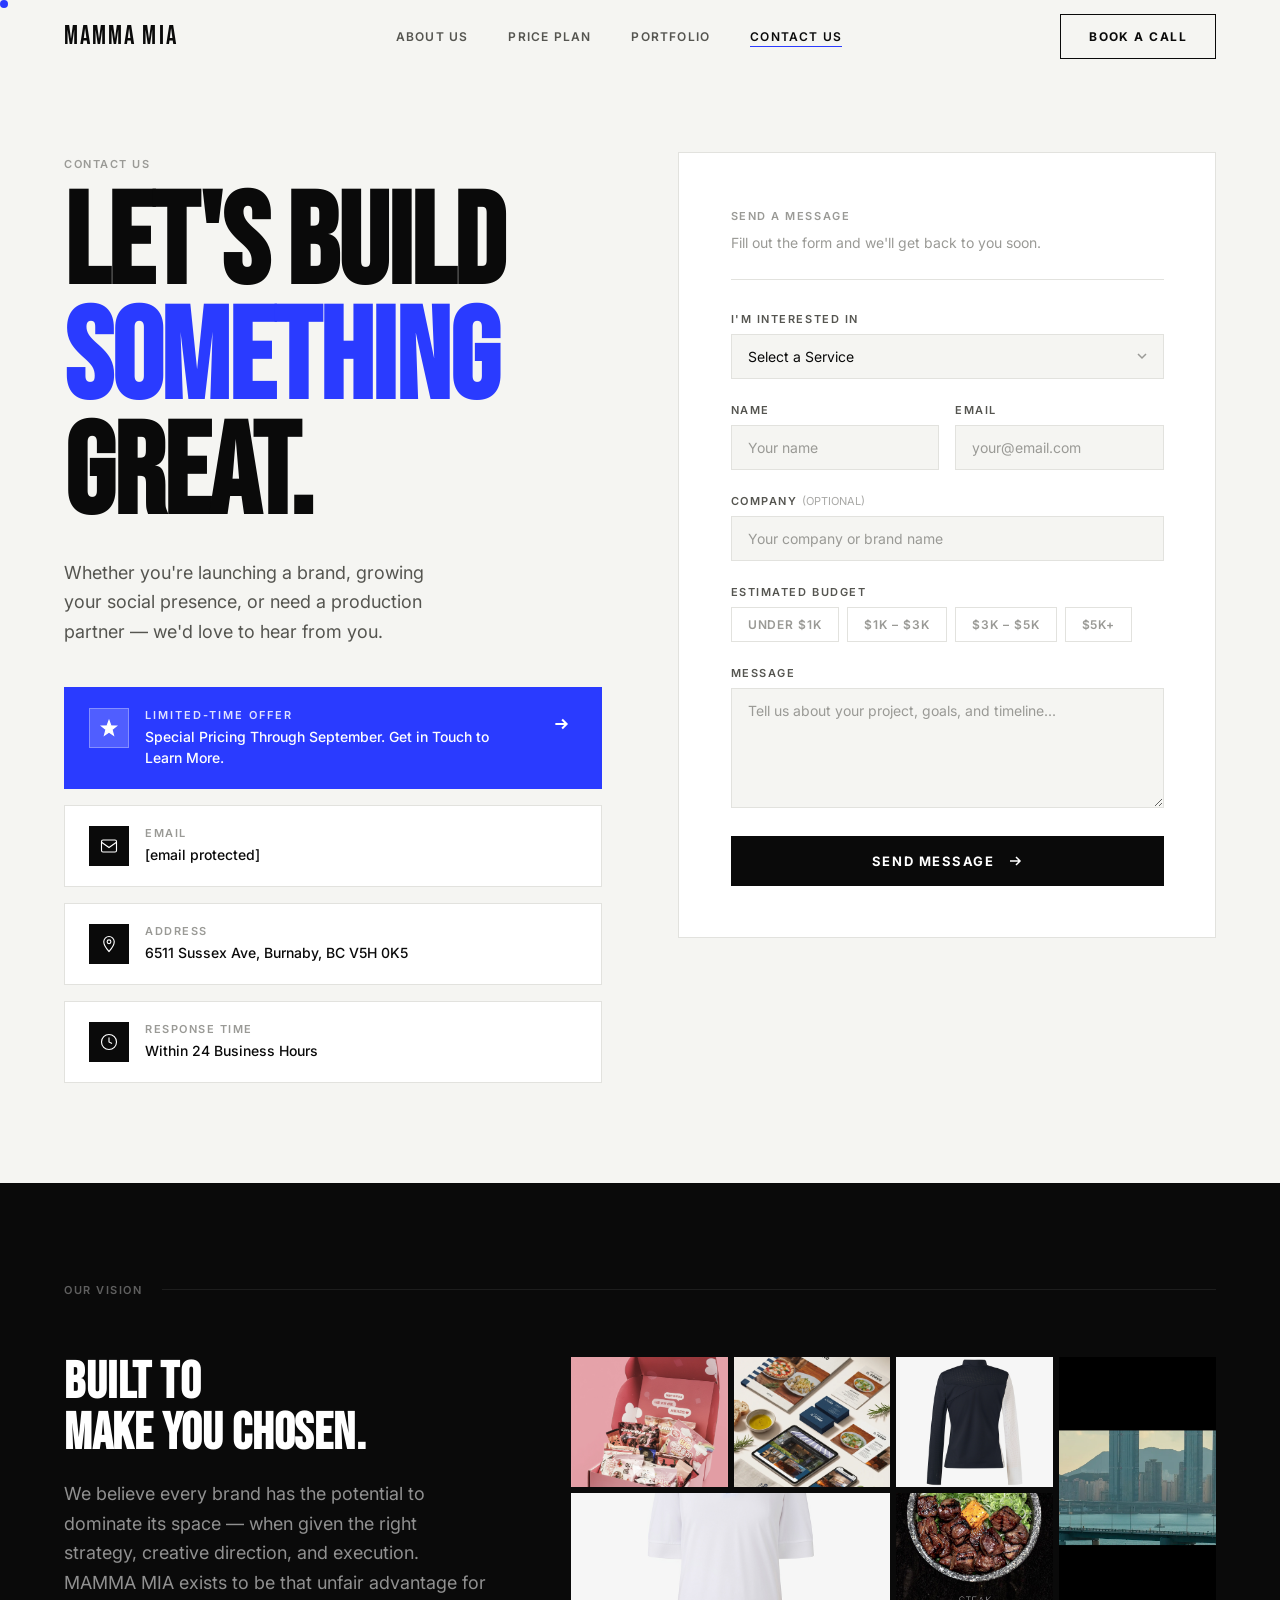
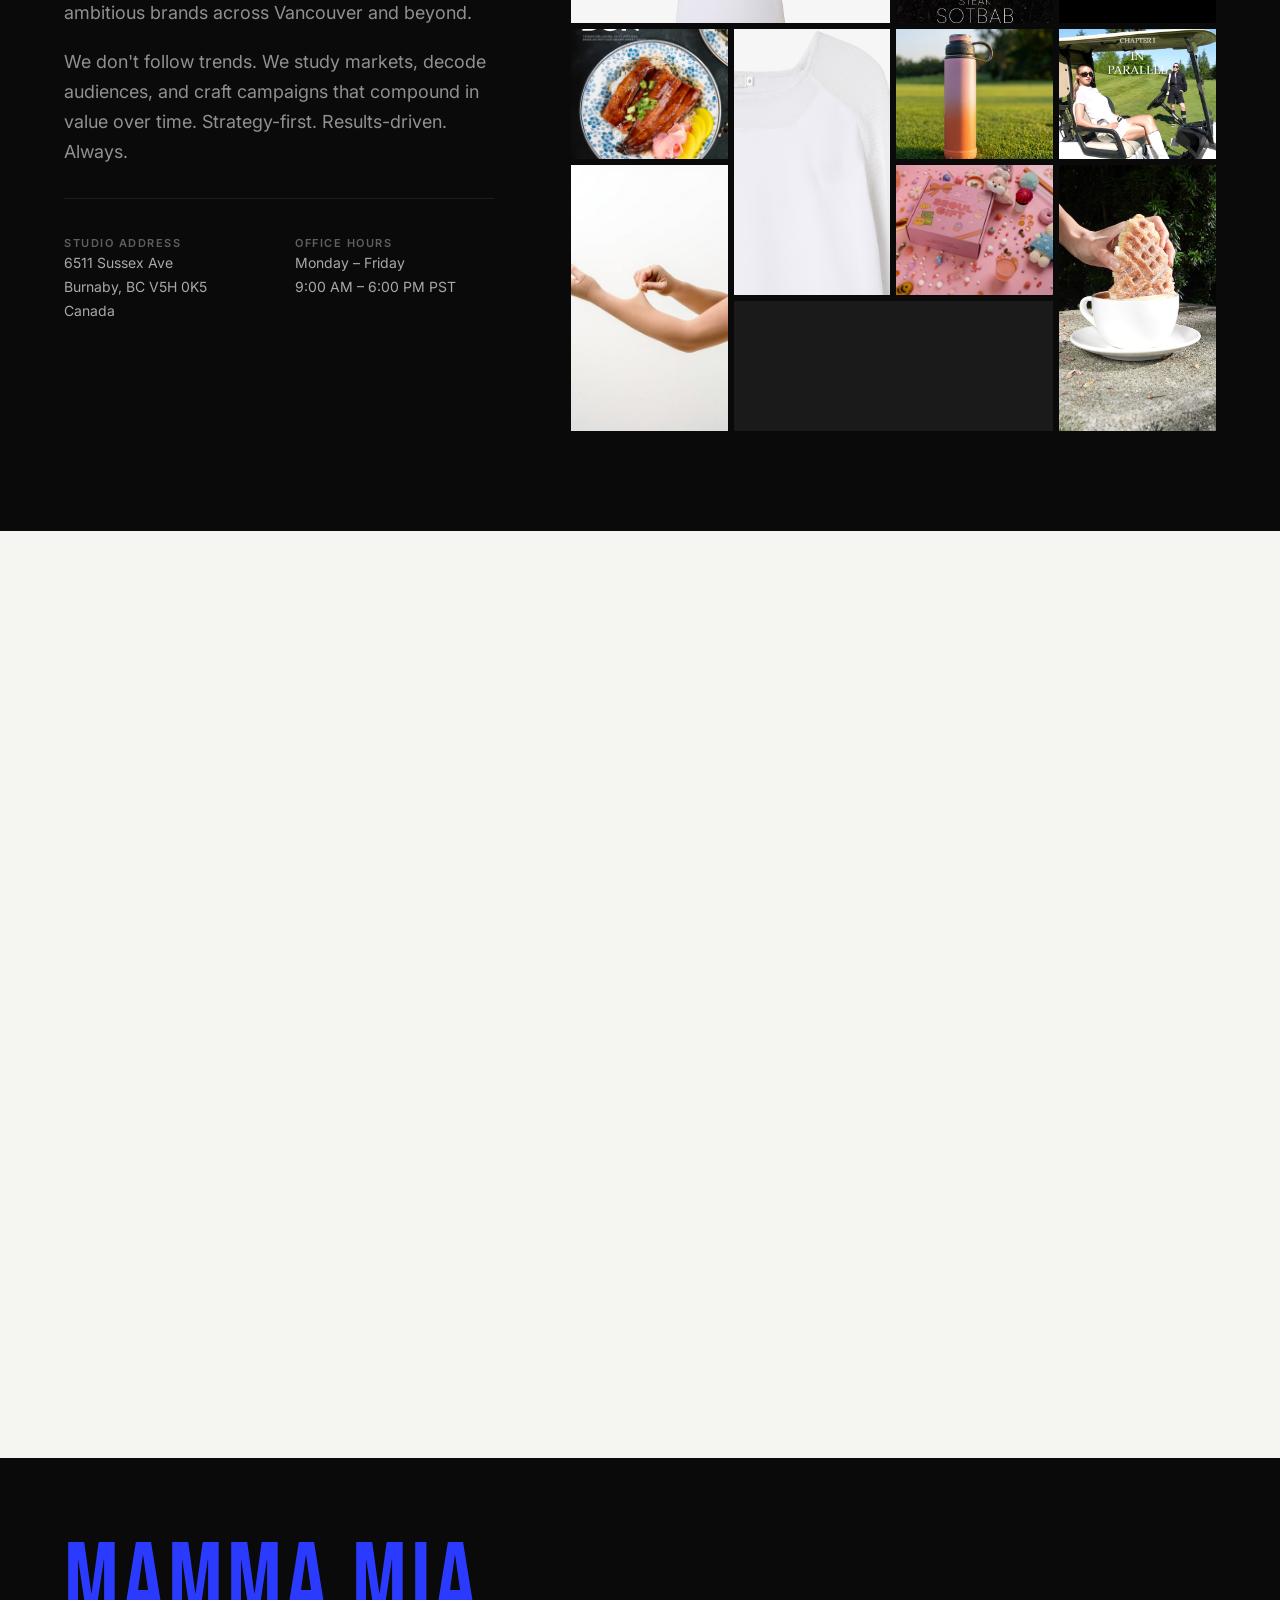
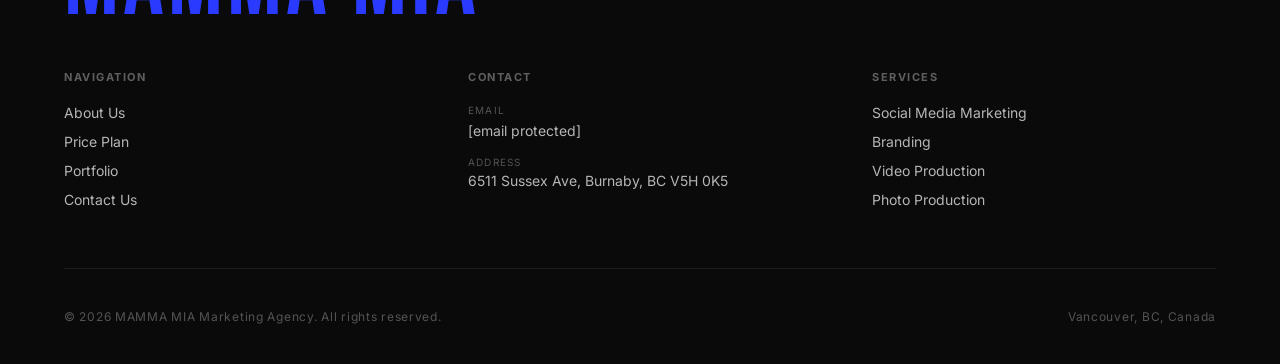
==== commit b1578a45: "Add files via upload" ====
--- a/contact.html
+++ b/contact.html
@@ -10,6 +10,86 @@
   <link href="https://fonts.googleapis.com/css2?family=Bebas+Neue&family=Inter:wght@300;400;500;600;700&display=swap" rel="stylesheet" />
   <link rel="stylesheet" href="css/style.css" />
   <link rel="stylesheet" href="css/contact.css" />
+
+  <style>
+    /* ============================================
+       MAMMA MIA — Contact Promo Box
+       ============================================ */
+    @keyframes promoShimmer {
+      0% { left: -100%; }
+      100% { left: 100%; }
+    }
+
+    /* ---------- Contact Promo Box (matches email card sizing) ---------- */
+    .contact-info-card--promo {
+      background: var(--color-accent, #2a3bff);
+      border: 1px solid var(--color-accent, #2a3bff);
+      color: #fff;
+      text-decoration: none;
+      position: relative;
+      overflow: hidden;
+      cursor: pointer;
+    }
+    .contact-info-card--promo::before {
+      content: '';
+      position: absolute;
+      top: 0; left: -100%;
+      width: 100%; height: 100%;
+      background: linear-gradient(90deg, transparent 0%, rgba(255,255,255,0.10) 50%, transparent 100%);
+      animation: promoShimmer 6s ease-in-out infinite;
+      pointer-events: none;
+    }
+    .contact-info-card--promo:hover {
+      border-color: #fff;
+      transform: translateX(4px);
+      background: var(--color-accent-dark, #1a2bcc);
+    }
+    .contact-info-card__icon--promo {
+      background: rgba(255,255,255,0.18) !important;
+      border: 1px solid rgba(255,255,255,0.30);
+    }
+    .contact-info-card__icon--promo svg {
+      stroke: #fff !important;
+      fill: #fff;
+    }
+    .contact-info-card--promo .contact-info-card__label {
+      color: rgba(255,255,255,0.85) !important;
+      letter-spacing: 0.18em;
+    }
+    .contact-info-card__promo-body {
+      flex: 1;
+      position: relative;
+      z-index: 1;
+    }
+    .contact-info-card__promo-text {
+      font-size: 14px;
+      color: #fff;
+      font-weight: 500;
+      line-height: 1.5;
+      margin-top: 4px;
+    }
+    .contact-info-card__promo-arrow {
+      display: inline-flex;
+      align-items: center;
+      justify-content: center;
+      width: 32px;
+      height: 32px;
+      margin-left: auto;
+      flex-shrink: 0;
+      color: #fff;
+      transition: transform 0.2s ease;
+      position: relative;
+      z-index: 1;
+    }
+    .contact-info-card--promo:hover .contact-info-card__promo-arrow {
+      transform: translateX(4px);
+    }
+    .contact-info-card__promo-arrow svg {
+      width: 18px;
+      height: 18px;
+    }
+
+  </style>
 </head>
 <body>
 
@@ -72,6 +152,24 @@
 
           <!-- Contact Info Cards -->
           <div class="contact-info-cards reveal reveal-delay-3">
+
+          <!-- Limited-Time Offer Box (matches email card sizing, accent fill) -->
+          <a href="#contactForm" class="contact-info-card contact-info-card--promo reveal reveal-delay-3">
+            <div class="contact-info-card__icon contact-info-card__icon--promo">
+              <svg viewBox="0 0 24 24" fill="none" stroke="currentColor" stroke-width="1.5" xmlns="http://www.w3.org/2000/svg">
+                <path d="M12 2 L14.5 9 L22 9.3 L16 14 L18 21.5 L12 17.3 L6 21.5 L8 14 L2 9.3 L9.5 9 Z"/>
+              </svg>
+            </div>
+            <div class="contact-info-card__promo-body">
+              <p class="contact-info-card__label t-label">Limited-Time Offer</p>
+              <p class="contact-info-card__promo-text">Special Pricing Through September. Get in Touch to Learn More.</p>
+            </div>
+            <span class="contact-info-card__promo-arrow" aria-hidden="true">
+              <svg xmlns="http://www.w3.org/2000/svg" viewBox="0 0 16 16" fill="none" stroke="currentColor" stroke-width="1.8"><path d="M3 8h10M9 4l4 4-4 4"/></svg>
+            </span>
+          </a>
+
+
             <div class="contact-info-card">
               <div class="contact-info-card__icon">
                 <svg viewBox="0 0 24 24" fill="none" stroke="currentColor" stroke-width="1.5" xmlns="http://www.w3.org/2000/svg">
@@ -81,7 +179,7 @@
               </div>
               <div>
                 <p class="contact-info-card__label t-label">Email</p>
-                <a href="mailto:inquiry.mammamia@gmail.com" class="contact-info-card__value">inquiry.mammamia@gmail.com</a>
+                <a href="/cdn-cgi/l/email-protection#650c0b14100c171c4b0804080804080c04250208040c094b060a08" class="contact-info-card__value"><span class="__cf_email__" data-cfemail="50393e21253922297e3d313d3d313d393110373d31393c7e333f3d">[email&#160;protected]</span></a>
               </div>
             </div>
             <div class="contact-info-card">
@@ -324,7 +422,7 @@
           <p class="footer__col-title">Contact</p>
           <div class="footer__contact-item">
             <p class="footer__contact-label">Email</p>
-            <a href="mailto:inquiry.mammamia@gmail.com" class="footer__contact-value footer__col-link">inquiry.mammamia@gmail.com</a>
+            <a href="/cdn-cgi/l/email-protection#6c05021d19051e1542010d01010d01050d2c0b010d0500420f0301" class="footer__contact-value footer__col-link"><span class="__cf_email__" data-cfemail="8ae3e4fbffe3f8f3a4e7ebe7e7ebe7e3ebcaede7ebe3e6a4e9e5e7">[email&#160;protected]</span></a>
           </div>
           <div class="footer__contact-item">
             <p class="footer__contact-label">Address</p>
@@ -348,7 +446,8 @@
     </div>
   </footer>
 
-  <script src="js/main.js"></script>
+  <script data-cfasync="false" src="/cdn-cgi/scripts/5c5dd728/cloudflare-static/email-decode.min.js"></script><script src="js/main.js"></script>
   <script src="js/contact.js"></script>
+<script defer src="https://static.cloudflareinsights.com/beacon.min.js/v8c78df7c7c0f484497ecbca7046644da1771523124516" integrity="sha512-8DS7rgIrAmghBFwoOTujcf6D9rXvH8xm8JQ1Ja01h9QX8EzXldiszufYa4IFfKdLUKTTrnSFXLDkUEOTrZQ8Qg==" data-cf-beacon='{"version":"2024.11.0","token":"4edd5f8ec12a48cfa682ab8261b80a79","server_timing":{"name":{"cfCacheStatus":true,"cfEdge":true,"cfExtPri":true,"cfL4":true,"cfOrigin":true,"cfSpeedBrain":true},"location_startswith":null}}' crossorigin="anonymous"></script>
 </body>
 </html>
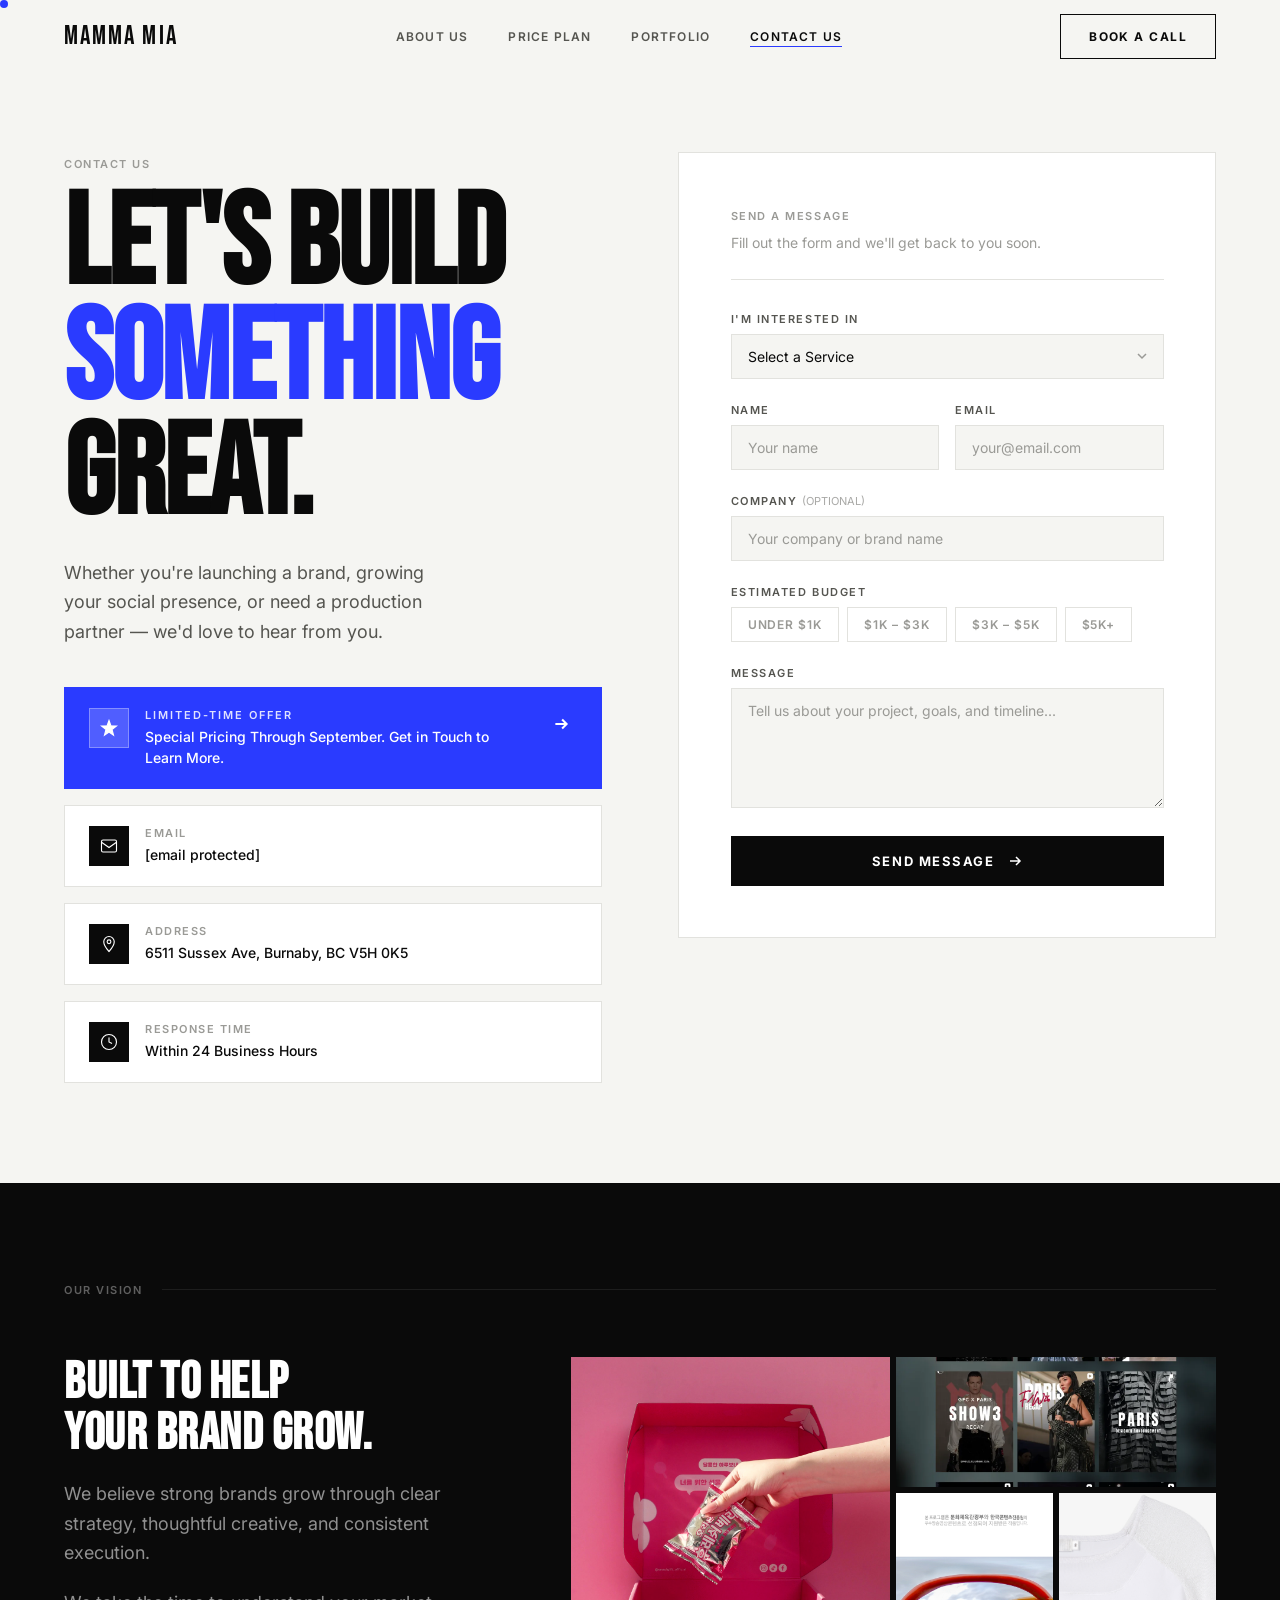
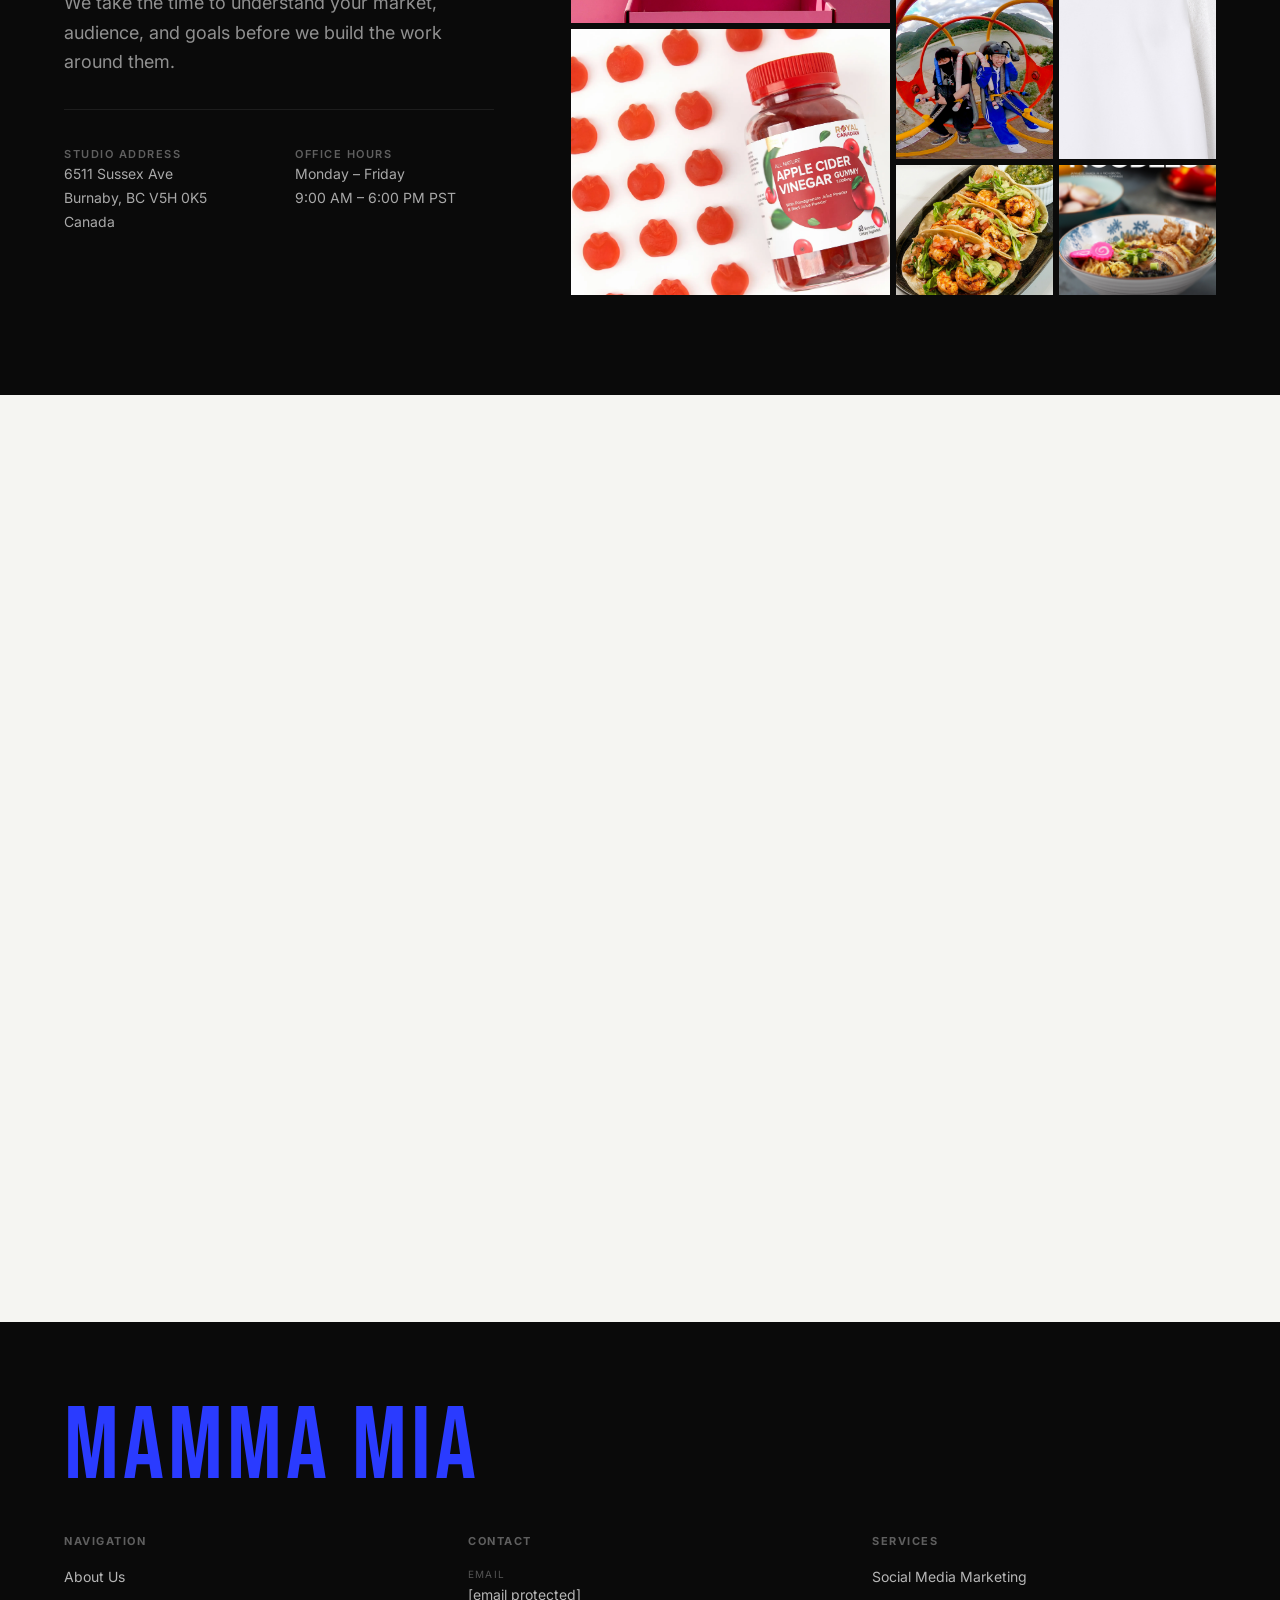
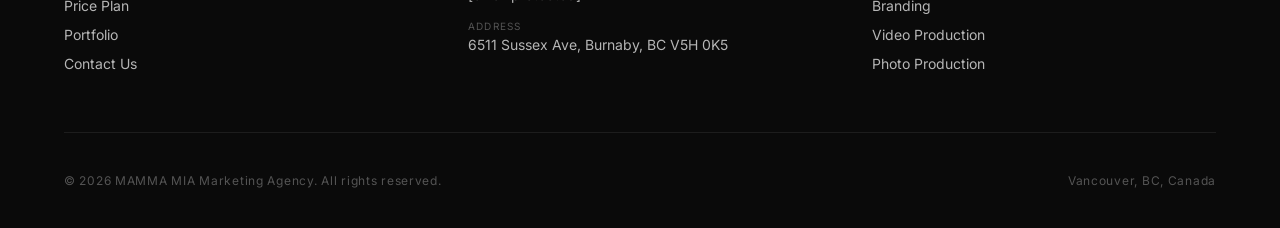
==== commit b36af280: "Add files via upload" ====
--- a/contact.html
+++ b/contact.html
@@ -316,9 +316,9 @@
       </div>
       <div class="location-layout reveal reveal-delay-1">
         <div class="location-info">
-          <h2 class="t-subheadline" style="margin-bottom:20px">Built to<br />Make You Chosen.</h2>
-          <p class="t-body" style="margin-bottom:20px">We believe every brand has the potential to dominate its space — when given the right strategy, creative direction, and execution. MAMMA MIA exists to be that unfair advantage for ambitious brands across Vancouver and beyond.</p>
-          <p class="t-body">We don't follow trends. We study markets, decode audiences, and craft campaigns that compound in value over time. Strategy-first. Results-driven. Always.</p>
+          <h2 class="t-subheadline" style="margin-bottom:20px">Built to Help<br />Your Brand Grow.</h2>
+          <p class="t-body" style="margin-bottom:20px">We believe strong brands grow through clear strategy, thoughtful creative, and consistent execution.</p>
+          <p class="t-body">We take the time to understand your market, audience, and goals before we build the work around them.</p>
           <div class="location-details">
             <div class="location-detail">
               <span class="t-label">Studio Address</span>
--- a/css/style.css
+++ b/css/style.css
@@ -610,4 +610,51 @@
   .footer__bottom { flex-direction: column; gap: 16px; text-align: center; }
   .cursor, .cursor-ring { display: none; }
   .page-curtain { display: none; }
-}
+
+  /* Page loader full-screen fix on mobile */
+  .page-loader {
+    width: 100vw;
+    height: 100vh;
+    min-height: 100dvh;
+    inset: 0;
+    position: fixed;
+  }
+  .loader-logo { font-size: clamp(28px, 9vw, 48px); }
+
+  /* Touch target minimum (Apple HIG 44px) */
+  .btn, .nav__hamburger, .filter-btn, .pricing-tab,
+  .footer__col-link, .nav__mobile-link {
+    min-height: 44px;
+    display: inline-flex;
+    align-items: center;
+  }
+  .btn { padding: 12px 20px; }
+
+  /* Prevent horizontal overflow */
+  html, body { overflow-x: hidden; max-width: 100vw; }
+  .container { padding-left: clamp(16px, 5vw, 24px); padding-right: clamp(16px, 5vw, 24px); }
+
+  /* Headline word-break for narrow screens */
+  h1, h2, .t-headline { word-break: keep-all; overflow-wrap: break-word; }
+}
+
+/* ---------- Small Mobile (≤ 460px) ---------- */
+@media (max-width: 460px) {
+  :root { --grid-padding: clamp(16px, 4vw, 20px); }
+  .container { padding-left: 16px; padding-right: 16px; }
+  .footer { padding: 60px 0 30px; }
+  .footer__brand-name { font-size: clamp(36px, 14vw, 64px); margin-bottom: 32px; }
+  .footer__col-title { font-size: 11px; }
+  .footer__col-link, .footer__contact-value { font-size: 13px; }
+  .nav__inner { padding: 0 16px; }
+  .nav__logo-text { font-size: 14px; letter-spacing: 0.04em; }
+  .nav__mobile-link { font-size: 24px; }
+}
+
+/* ---------- Tap highlight & touch behavior ---------- */
+@media (hover: none) and (pointer: coarse) {
+  a, button { -webkit-tap-highlight-color: rgba(42, 59, 255, 0.15); }
+  .reel-card:hover .reel-card__poster,
+  .cardnews-item:hover .cardnews-item__img,
+  .port-card:hover { transform: none; }
+}
--- a/css/contact.css
+++ b/css/contact.css
@@ -411,3 +411,63 @@
   .portfolio-mosaic__item--wide { grid-column: span 2; }
   .portfolio-mosaic__item--tall { grid-row: span 1; }
 }
+
+/* ---------- Small Mobile (≤ 460px) ---------- */
+@media (max-width: 460px) {
+  .contact-hero { padding-top: calc(var(--nav-height) + 48px); padding-bottom: 50px; }
+  .contact-hero__title { font-size: clamp(48px, 14vw, 80px); line-height: 0.92; }
+  .contact-hero__inner { gap: 40px; }
+  .contact-info-cards { gap: 12px; margin-top: 28px; }
+  .contact-info-card { padding: 16px 18px; gap: 12px; }
+  .contact-info-card__label { font-size: 10px; }
+  .contact-info-card__value { font-size: 13px; }
+
+  .contact-form { padding: 32px 20px; }
+  .form-label { font-size: 11px; letter-spacing: 0.12em; }
+  .form-input, .form-textarea, .form-select { font-size: 14px; padding: 12px 14px; }
+  .form-textarea { min-height: 120px; }
+  .budget-options { flex-wrap: wrap; gap: 8px; }
+  .budget-option { font-size: 11px; padding: 10px 14px; min-height: 44px; }
+  .submit-btn { padding: 14px 24px; font-size: 12px; }
+  .form-error { font-size: 11px; }
+
+  .location-section { padding: 60px 0; }
+  .location-title { font-size: clamp(32px, 9vw, 52px); }
+  .location-map { height: 240px; }
+  .location-detail-label { font-size: 10px; }
+  .location-detail-value { font-size: 13px; }
+
+  .portfolio-mosaic {
+    grid-template-columns: repeat(2, 1fr);
+    grid-auto-rows: 110px;
+    gap: 4px;
+  }
+
+  .faq-section { padding: 60px 0; }
+  .faq-question { padding: 22px 0; font-size: 14px; gap: 14px; min-height: 44px; }
+  .faq-icon { width: 18px; height: 18px; }
+  .faq-answer p { font-size: 13px; line-height: 1.6; }
+  .faq-item[data-open="true"] .faq-answer { padding-bottom: 22px; }
+
+  .vision-section { padding: 50px 0; }
+  .vision-title { font-size: clamp(32px, 9vw, 52px); }
+  .vision-text { font-size: 14px; line-height: 1.6; }
+}
+
+/* ---------- Landscape phones ---------- */
+@media (max-width: 900px) and (orientation: landscape) and (max-height: 500px) {
+  .contact-hero { padding-top: calc(var(--nav-height) + 32px); padding-bottom: 32px; }
+  .contact-hero__title { font-size: clamp(40px, 8vw, 72px); }
+  .contact-hero__inner { grid-template-columns: 1fr 1fr; gap: 40px; }
+  .location-map { height: 220px; }
+}
+
+/* ---------- Touch optimization for form elements ---------- */
+@media (hover: none) and (pointer: coarse) {
+  .form-input, .form-textarea, .form-select {
+    font-size: 16px; /* Prevent iOS zoom on focus */
+  }
+  .budget-option { min-height: 44px; }
+  .submit-btn { min-height: 48px; }
+  .faq-question { min-height: 48px; }
+}
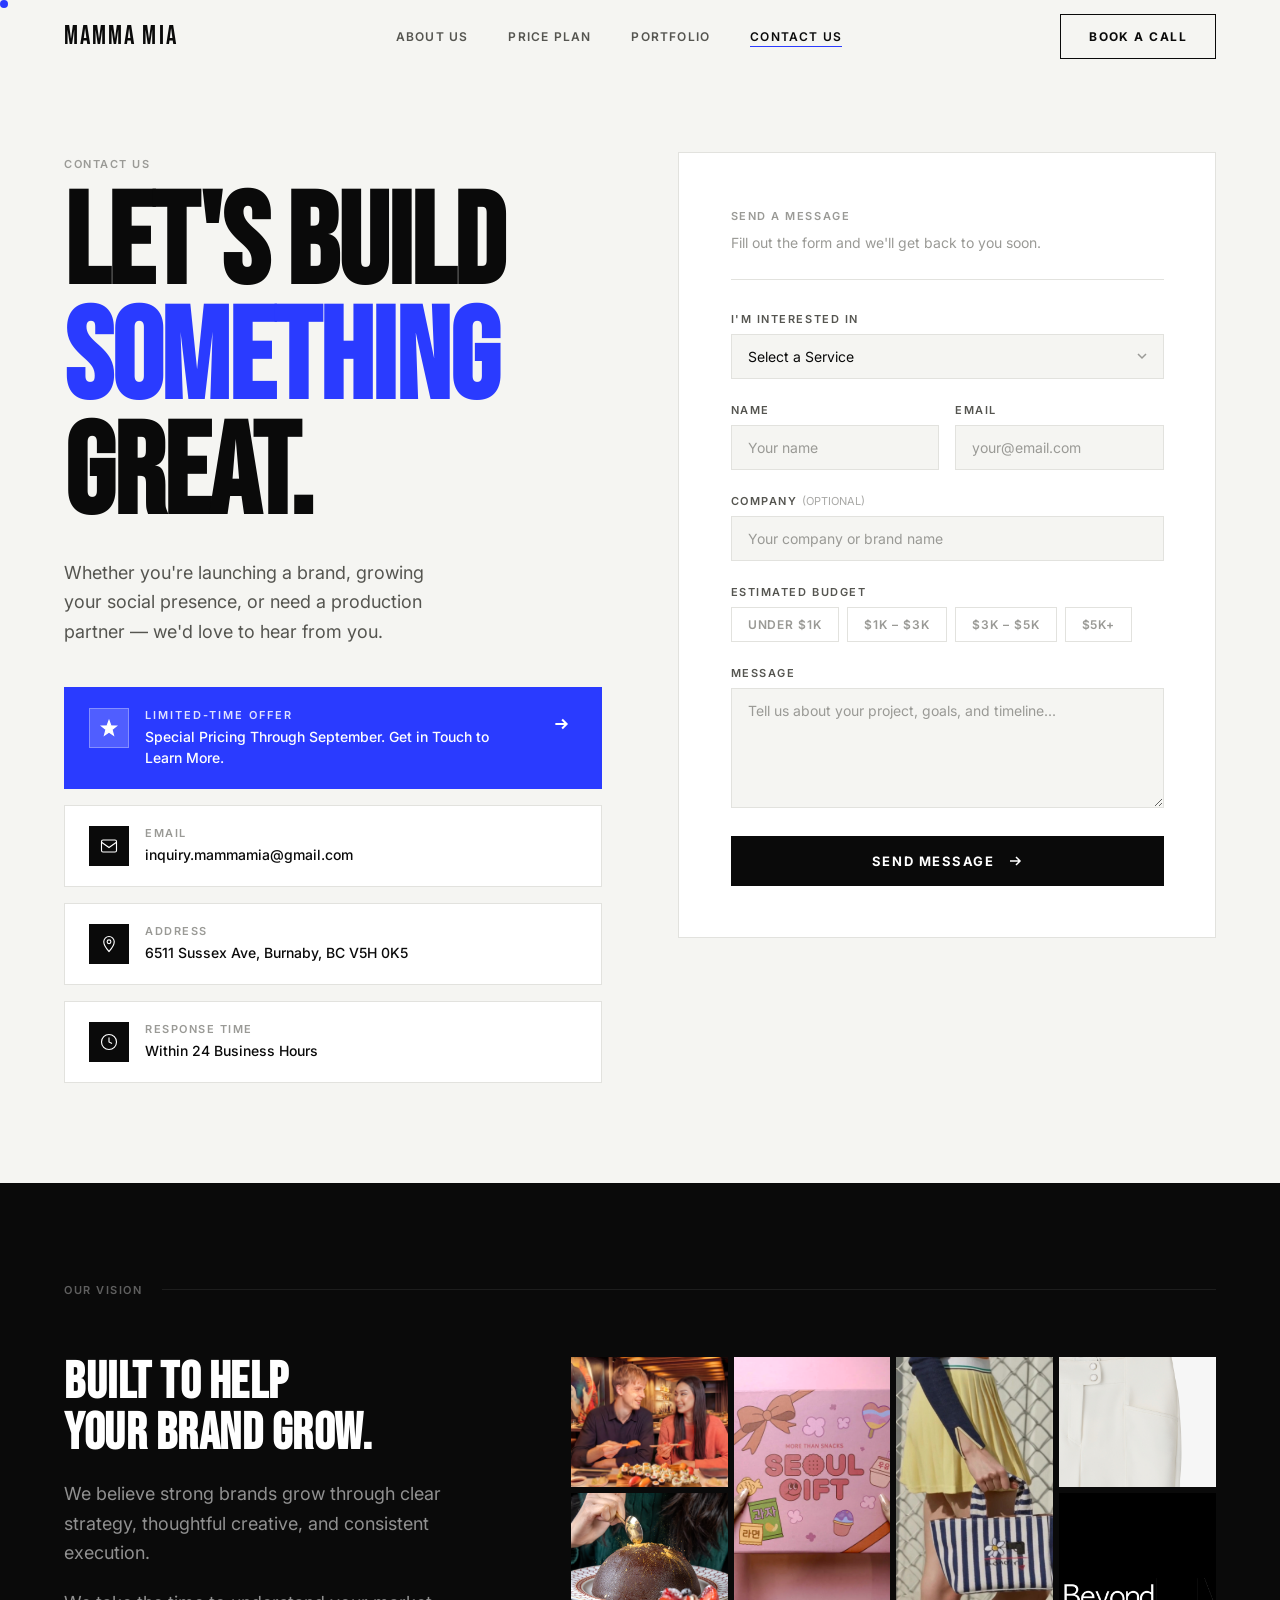
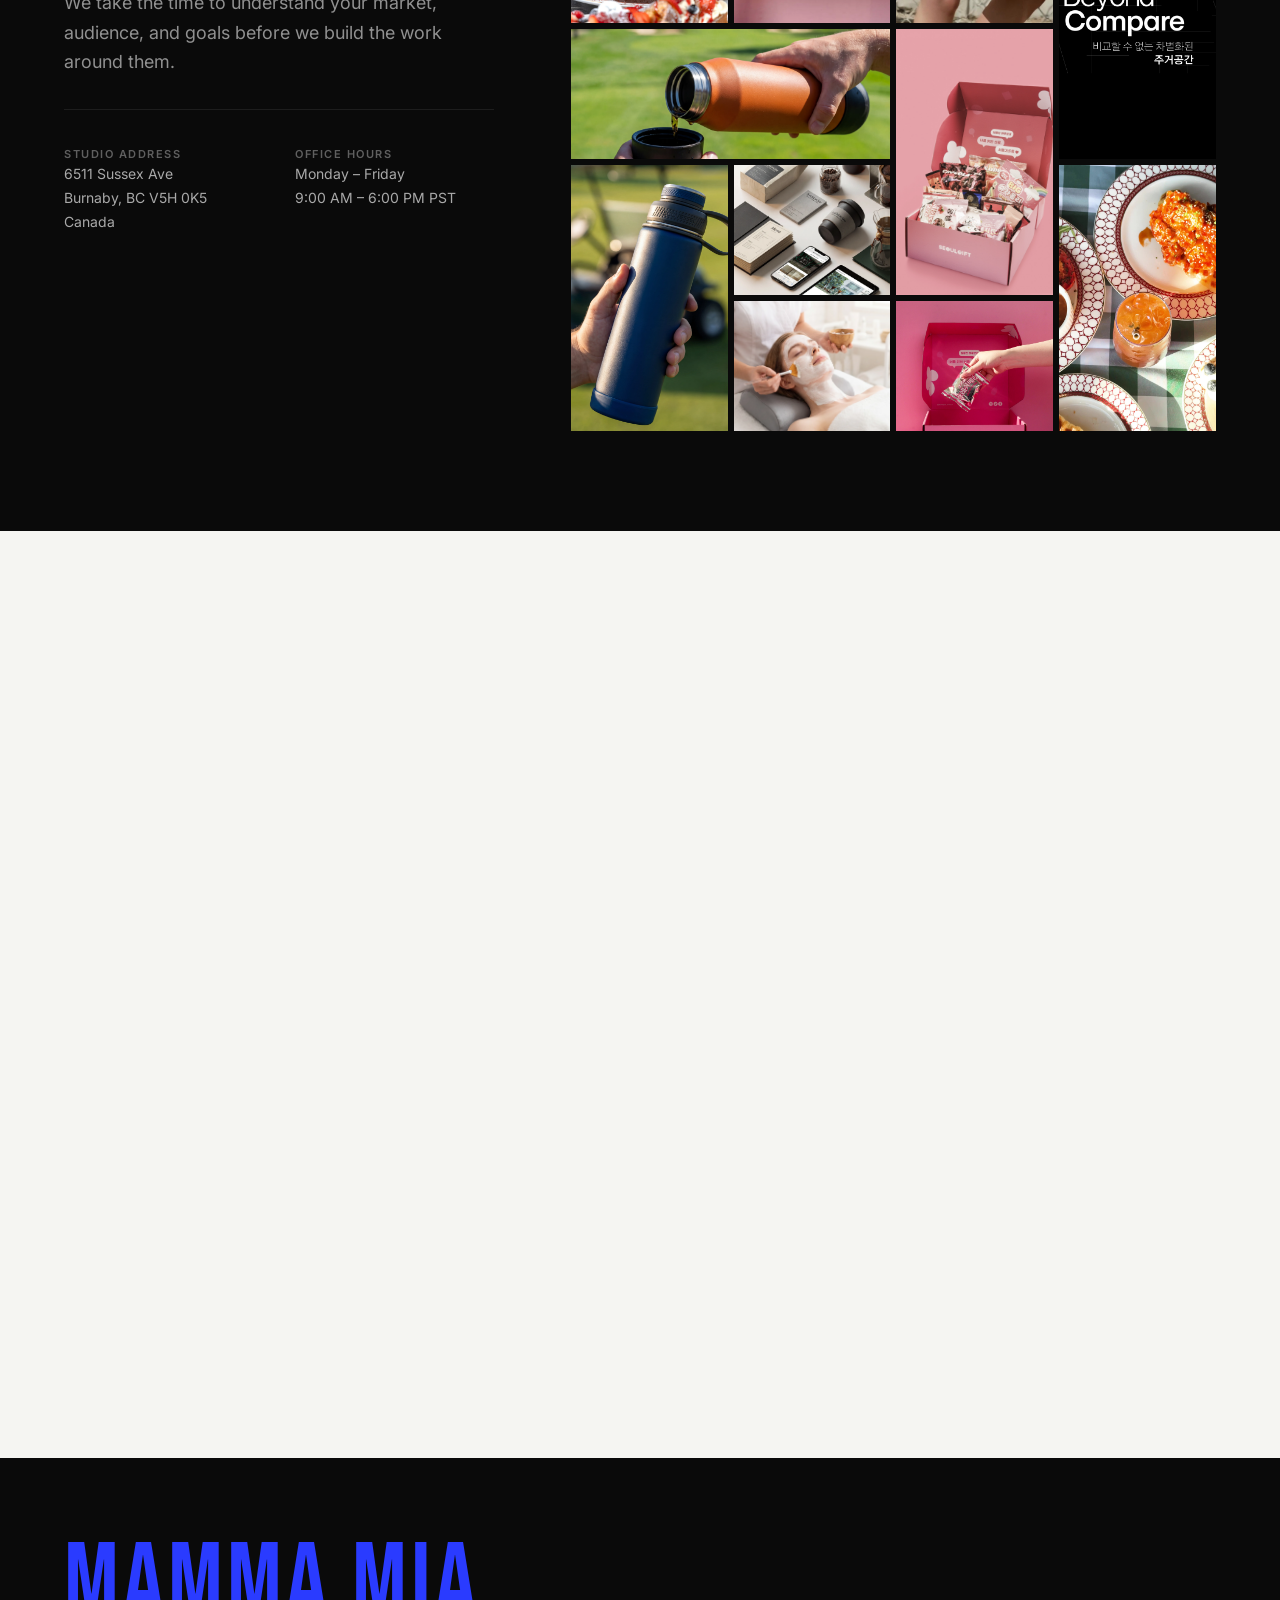
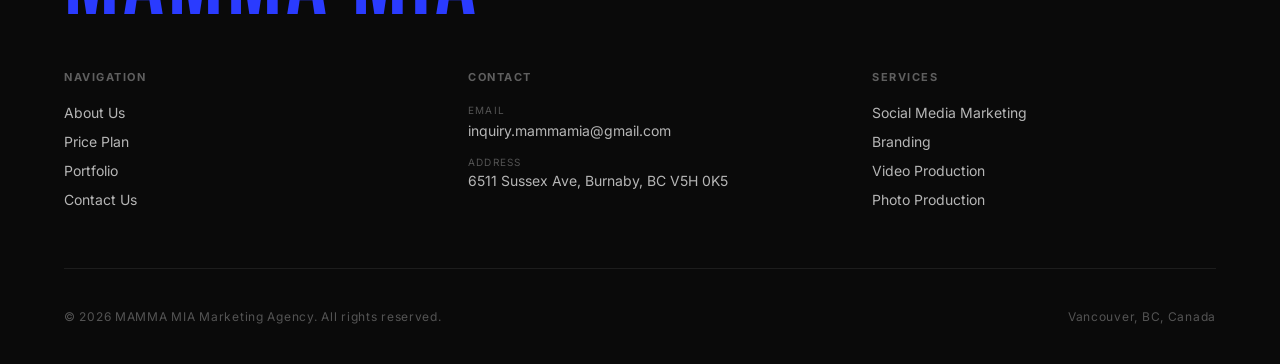
==== commit b32eaee2: "Add files via upload" ====
--- a/contact.html
+++ b/contact.html
@@ -179,7 +179,7 @@
               </div>
               <div>
                 <p class="contact-info-card__label t-label">Email</p>
-                <a href="/cdn-cgi/l/email-protection#650c0b14100c171c4b0804080804080c04250208040c094b060a08" class="contact-info-card__value"><span class="__cf_email__" data-cfemail="50393e21253922297e3d313d3d313d393110373d31393c7e333f3d">[email&#160;protected]</span></a>
+                <a href="/cdn-cgi/l/email-protection#bcd5d2cdc9d5cec592d1ddd1d1ddd1d5dd9a9f8a8887dbd1ddd5d092dfd3d1" class="contact-info-card__value">inquiry.mammamia<span>&#64;</span>gmail.com</a>
               </div>
             </div>
             <div class="contact-info-card">
@@ -422,7 +422,7 @@
           <p class="footer__col-title">Contact</p>
           <div class="footer__contact-item">
             <p class="footer__contact-label">Email</p>
-            <a href="/cdn-cgi/l/email-protection#6c05021d19051e1542010d01010d01050d2c0b010d0500420f0301" class="footer__contact-value footer__col-link"><span class="__cf_email__" data-cfemail="8ae3e4fbffe3f8f3a4e7ebe7e7ebe7e3ebcaede7ebe3e6a4e9e5e7">[email&#160;protected]</span></a>
+            <a href="/cdn-cgi/l/email-protection#8ae3e4fbffe3f8f3a4e7ebe7e7ebe7e3ebaca9bcbeb1ede7ebe3e6a4e9e5e7" class="footer__contact-value footer__col-link">inquiry.mammamia<span>&#64;</span>gmail.com</a>
           </div>
           <div class="footer__contact-item">
             <p class="footer__contact-label">Address</p>
@@ -449,5 +449,6 @@
   <script data-cfasync="false" src="/cdn-cgi/scripts/5c5dd728/cloudflare-static/email-decode.min.js"></script><script src="js/main.js"></script>
   <script src="js/contact.js"></script>
 <script defer src="https://static.cloudflareinsights.com/beacon.min.js/v8c78df7c7c0f484497ecbca7046644da1771523124516" integrity="sha512-8DS7rgIrAmghBFwoOTujcf6D9rXvH8xm8JQ1Ja01h9QX8EzXldiszufYa4IFfKdLUKTTrnSFXLDkUEOTrZQ8Qg==" data-cf-beacon='{"version":"2024.11.0","token":"4edd5f8ec12a48cfa682ab8261b80a79","server_timing":{"name":{"cfCacheStatus":true,"cfEdge":true,"cfExtPri":true,"cfL4":true,"cfOrigin":true,"cfSpeedBrain":true},"location_startswith":null}}' crossorigin="anonymous"></script>
+<script defer src="https://static.cloudflareinsights.com/beacon.min.js/v8c78df7c7c0f484497ecbca7046644da1771523124516" integrity="sha512-8DS7rgIrAmghBFwoOTujcf6D9rXvH8xm8JQ1Ja01h9QX8EzXldiszufYa4IFfKdLUKTTrnSFXLDkUEOTrZQ8Qg==" data-cf-beacon='{"version":"2024.11.0","token":"4edd5f8ec12a48cfa682ab8261b80a79","server_timing":{"name":{"cfCacheStatus":true,"cfEdge":true,"cfExtPri":true,"cfL4":true,"cfOrigin":true,"cfSpeedBrain":true},"location_startswith":null}}' crossorigin="anonymous"></script>
 </body>
 </html>
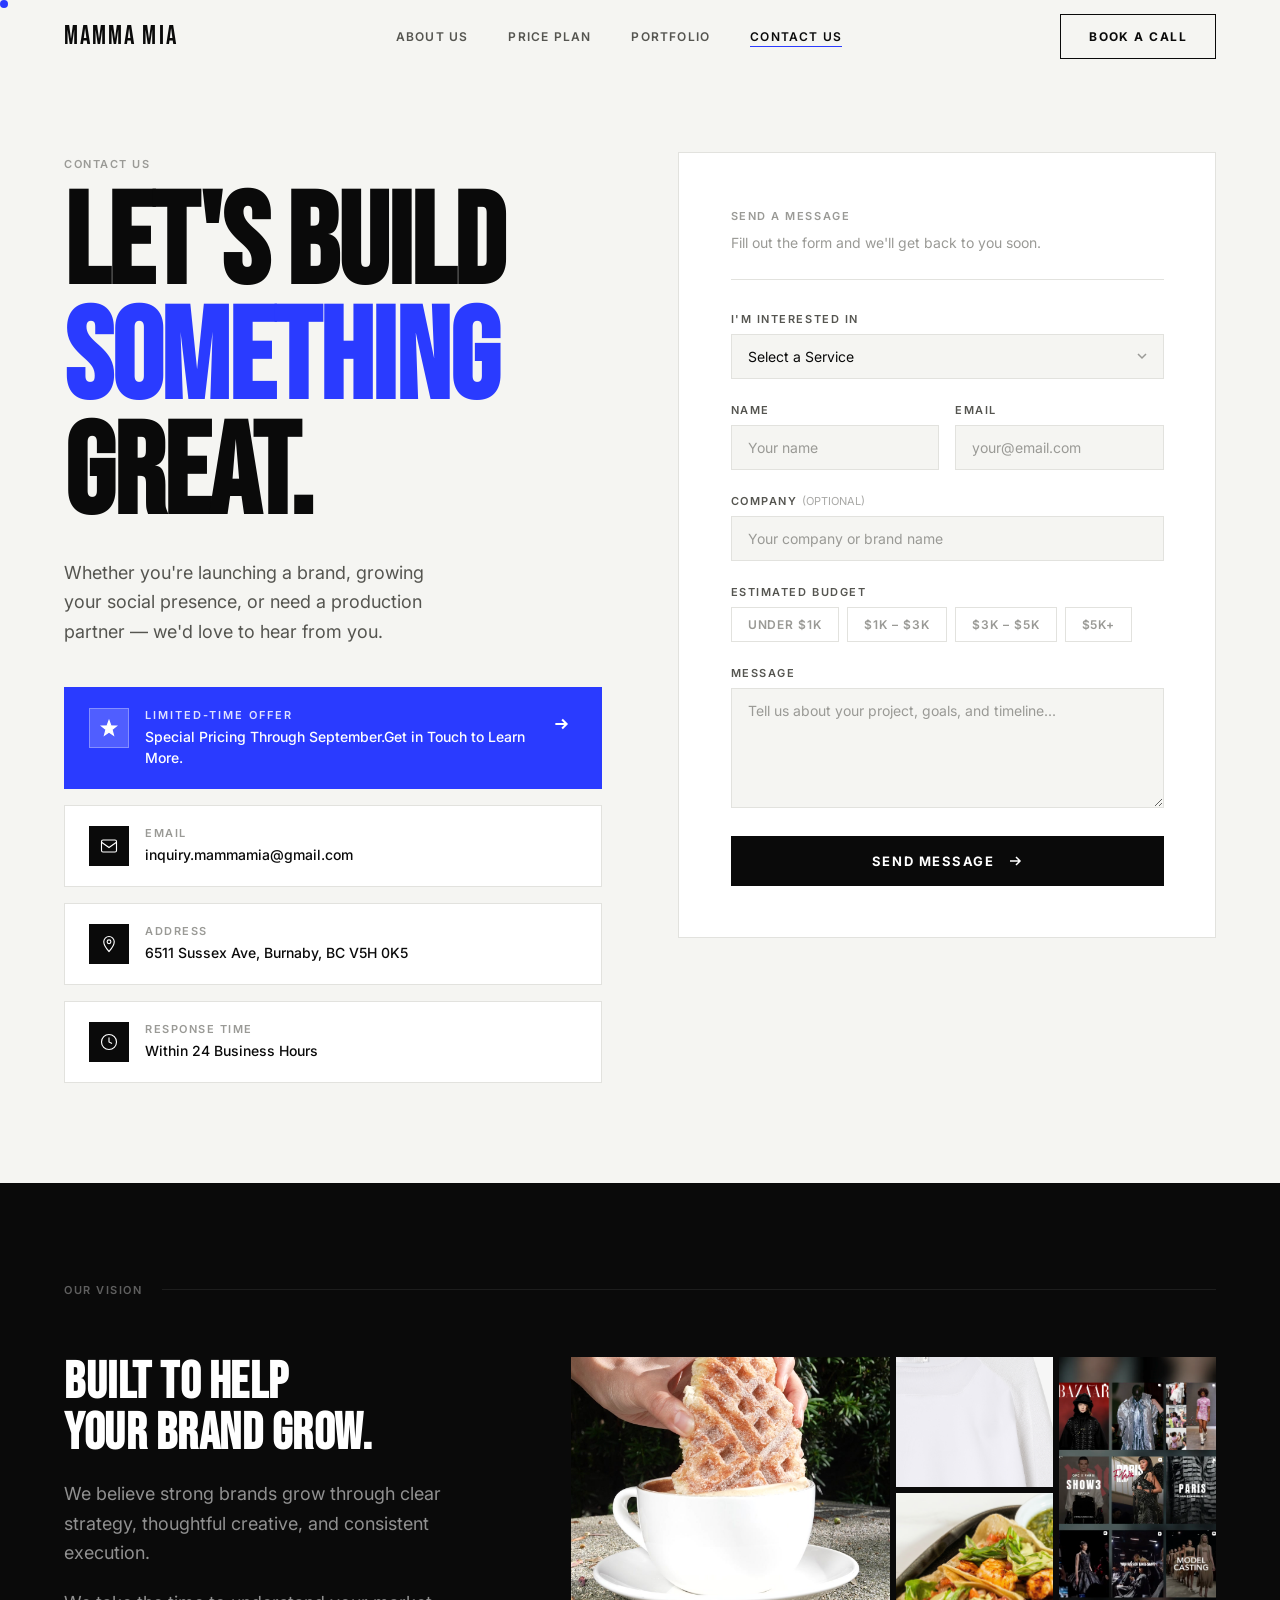
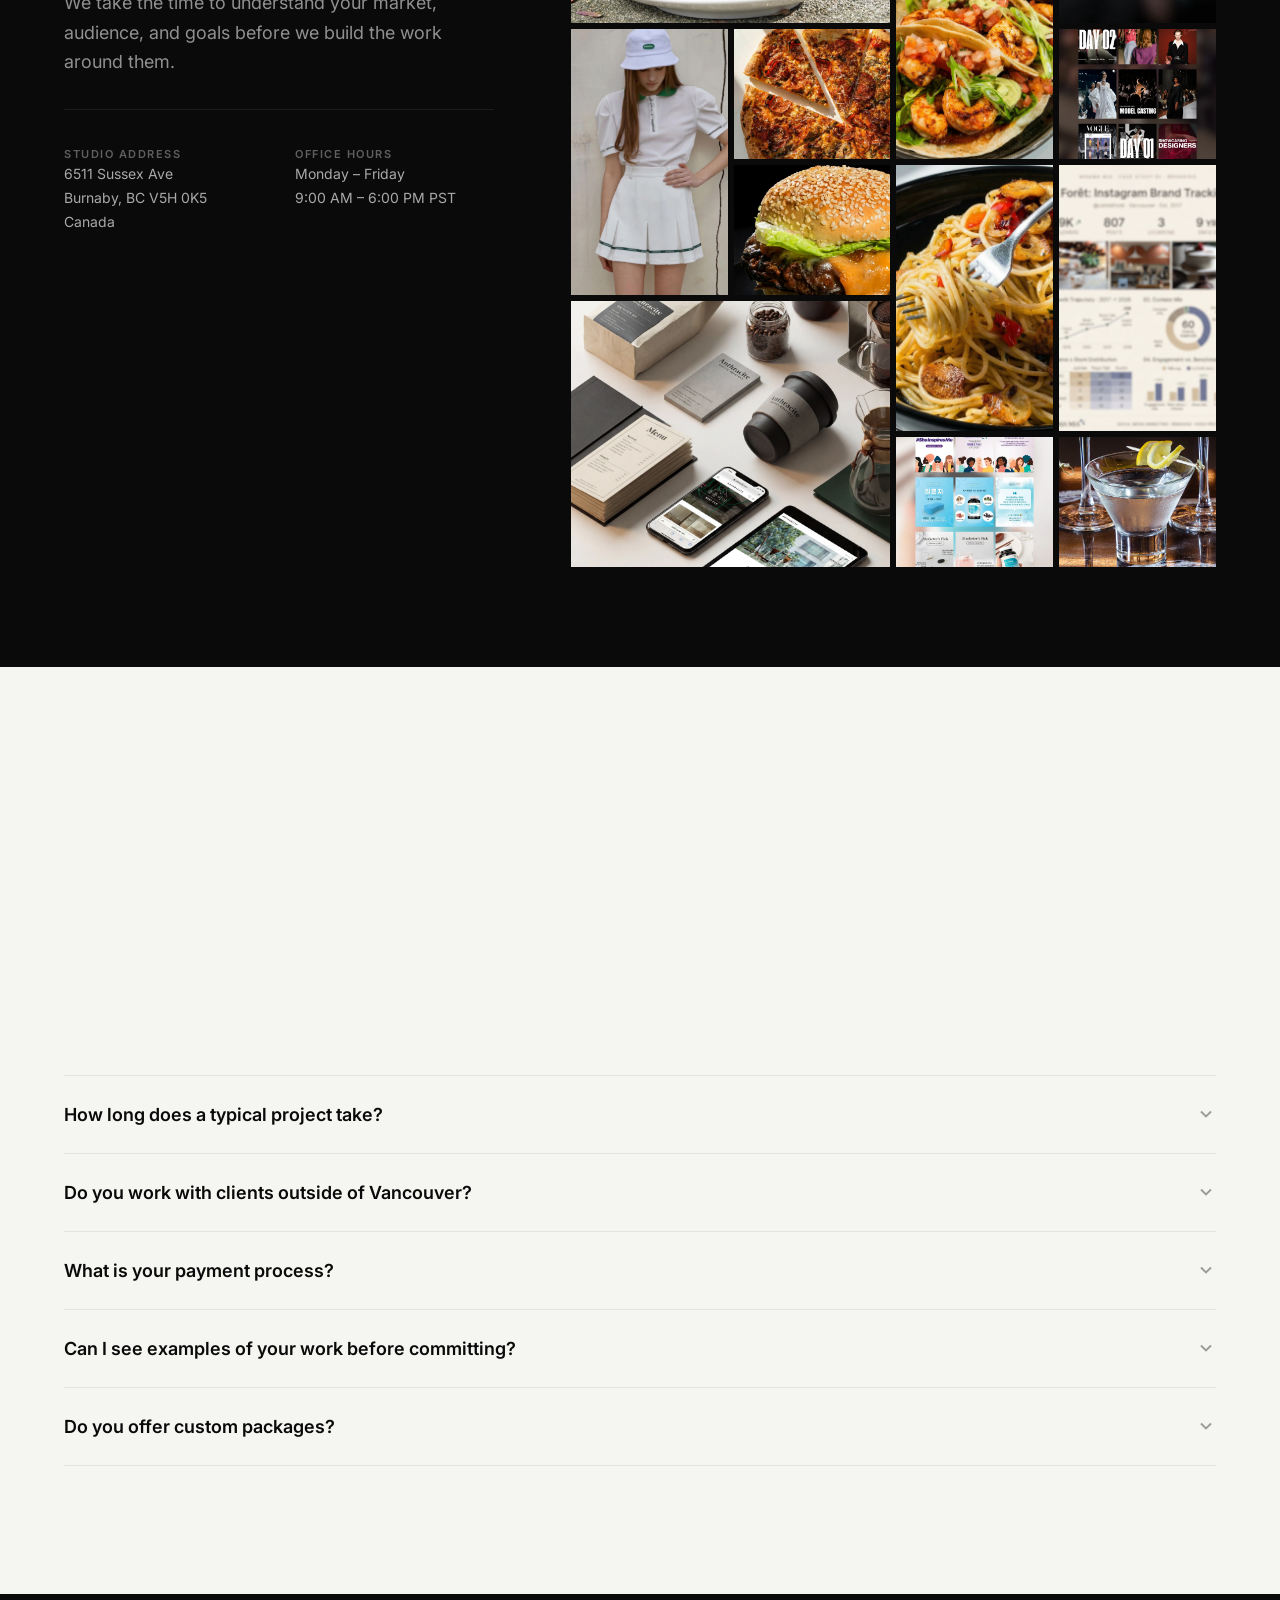
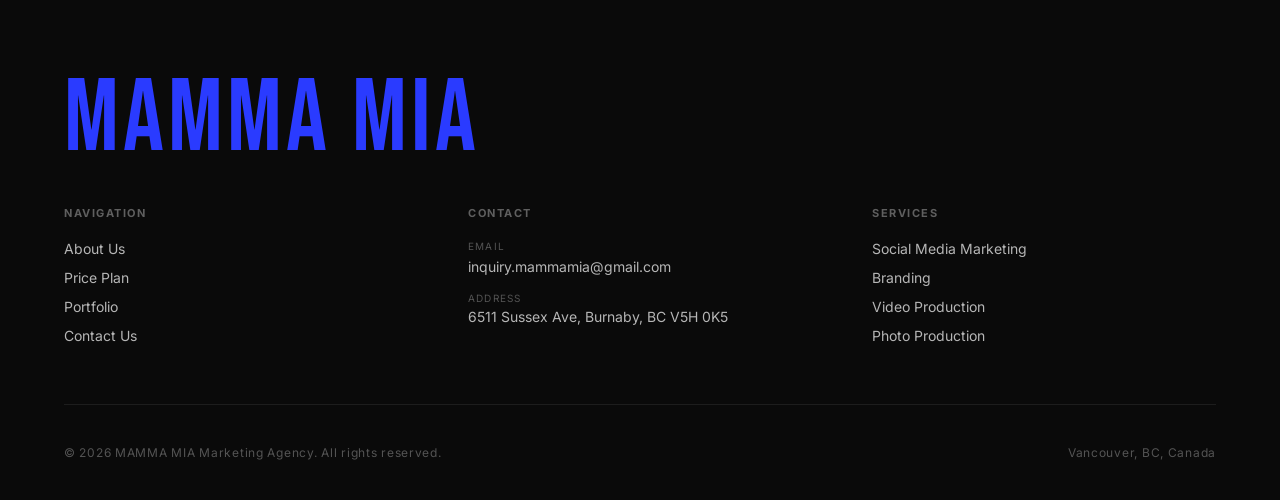
==== commit 5b09de0e: "Add files via upload" ====
--- a/contact.html
+++ b/contact.html
@@ -162,7 +162,7 @@
             </div>
             <div class="contact-info-card__promo-body">
               <p class="contact-info-card__label t-label">Limited-Time Offer</p>
-              <p class="contact-info-card__promo-text">Special Pricing Through September. Get in Touch to Learn More.</p>
+              <p class="contact-info-card__promo-text">Special Pricing Through September.<br class="promo-bar__br" />Get in Touch to Learn More.</p>
             </div>
             <span class="contact-info-card__promo-arrow" aria-hidden="true">
               <svg xmlns="http://www.w3.org/2000/svg" viewBox="0 0 16 16" fill="none" stroke="currentColor" stroke-width="1.8"><path d="M3 8h10M9 4l4 4-4 4"/></svg>
@@ -450,5 +450,6 @@
   <script src="js/contact.js"></script>
 <script defer src="https://static.cloudflareinsights.com/beacon.min.js/v8c78df7c7c0f484497ecbca7046644da1771523124516" integrity="sha512-8DS7rgIrAmghBFwoOTujcf6D9rXvH8xm8JQ1Ja01h9QX8EzXldiszufYa4IFfKdLUKTTrnSFXLDkUEOTrZQ8Qg==" data-cf-beacon='{"version":"2024.11.0","token":"4edd5f8ec12a48cfa682ab8261b80a79","server_timing":{"name":{"cfCacheStatus":true,"cfEdge":true,"cfExtPri":true,"cfL4":true,"cfOrigin":true,"cfSpeedBrain":true},"location_startswith":null}}' crossorigin="anonymous"></script>
 <script defer src="https://static.cloudflareinsights.com/beacon.min.js/v8c78df7c7c0f484497ecbca7046644da1771523124516" integrity="sha512-8DS7rgIrAmghBFwoOTujcf6D9rXvH8xm8JQ1Ja01h9QX8EzXldiszufYa4IFfKdLUKTTrnSFXLDkUEOTrZQ8Qg==" data-cf-beacon='{"version":"2024.11.0","token":"4edd5f8ec12a48cfa682ab8261b80a79","server_timing":{"name":{"cfCacheStatus":true,"cfEdge":true,"cfExtPri":true,"cfL4":true,"cfOrigin":true,"cfSpeedBrain":true},"location_startswith":null}}' crossorigin="anonymous"></script>
+<script defer src="https://static.cloudflareinsights.com/beacon.min.js/v8c78df7c7c0f484497ecbca7046644da1771523124516" integrity="sha512-8DS7rgIrAmghBFwoOTujcf6D9rXvH8xm8JQ1Ja01h9QX8EzXldiszufYa4IFfKdLUKTTrnSFXLDkUEOTrZQ8Qg==" data-cf-beacon='{"version":"2024.11.0","token":"4edd5f8ec12a48cfa682ab8261b80a79","server_timing":{"name":{"cfCacheStatus":true,"cfEdge":true,"cfExtPri":true,"cfL4":true,"cfOrigin":true,"cfSpeedBrain":true},"location_startswith":null}}' crossorigin="anonymous"></script>
 </body>
 </html>
--- a/css/style.css
+++ b/css/style.css
@@ -601,9 +601,74 @@
   .grid-4 { grid-template-columns: repeat(2, 1fr); }
   .footer__top { grid-template-columns: 1fr 1fr; }
 }
+
+/* ============================================
+   MOBILE NAV FIX — 모바일에서도 상단 메뉴 항상 표시
+   햄버거 메뉴 대신 ABOUT US / PRICE PLAN /
+   PORTFOLIO / CONTACT US가 fixed로 항상 보이도록
+   ============================================ */
 @media (max-width: 768px) {
-  .nav__links, .nav__cta { display: none; }
-  .nav__hamburger { display: flex; }
+  /* MOBILE NAV FIX: 네비 높이 컴팩트하게 축소 */
+  :root { --nav-height: 56px; }
+
+  /* MOBILE NAV FIX: 네비 좌우 패딩 축소 */
+  .nav {
+    padding: 0 14px;
+  }
+
+  /* MOBILE NAV FIX: 로고 크기 축소 (메뉴 공간 확보) */
+  .nav__logo { font-size: 16px; gap: 6px; }
+  .nav__logo-text { font-size: 16px; letter-spacing: 0.04em; }
+
+  /* MOBILE NAV FIX: 메뉴 링크 항상 표시 (이전: display: none) */
+  .nav__links {
+    display: flex !important;
+    gap: 14px;
+    flex-wrap: nowrap;
+    overflow-x: auto;
+    scrollbar-width: none;
+    -ms-overflow-style: none;
+    -webkit-overflow-scrolling: touch;
+  }
+  .nav__links::-webkit-scrollbar { display: none; }
+
+  /* MOBILE NAV FIX: 메뉴 링크 폰트 축소 */
+  .nav__link {
+    font-size: 10px;
+    letter-spacing: 0.06em;
+    white-space: nowrap;
+    flex-shrink: 0;
+  }
+
+  /* MOBILE NAV FIX: CTA 버튼(Book a Call)은 모바일에서 완전 숨김 */
+  .nav__cta,
+  .nav .nav__cta,
+  .nav__inner .nav__cta,
+  a.nav__cta,
+  .nav__cta.btn,
+  .nav__cta.btn-outline {
+    display: none !important;
+    visibility: hidden !important;
+    opacity: 0 !important;
+    width: 0 !important;
+    height: 0 !important;
+    padding: 0 !important;
+    margin: 0 !important;
+    border: none !important;
+    overflow: hidden !important;
+    pointer-events: none !important;
+  }
+
+  /* MOBILE NAV FIX: 햄버거 버튼 숨김 (상단 메뉴로 대체) */
+  .nav__hamburger { display: none !important; }
+
+  /* MOBILE NAV FIX: 기존 모바일 풀스크린 메뉴 비활성화 */
+  .nav__mobile-menu { display: none !important; }
+
+  /* MOBILE NAV FIX: 네비 항상 보이도록 숨김 효과 무력화 */
+  .nav.nav--hidden { transform: translateY(0) !important; }
+
+  /* Existing mobile responsive styles */
   .grid-2, .grid-3, .grid-4 { grid-template-columns: 1fr; }
   .footer__top { grid-template-columns: 1fr; gap: 40px; }
   .footer__brand-name { font-size: clamp(40px, 12vw, 80px); }
@@ -621,9 +686,9 @@
   }
   .loader-logo { font-size: clamp(28px, 9vw, 48px); }
 
-  /* Touch target minimum (Apple HIG 44px) */
-  .btn, .nav__hamburger, .filter-btn, .pricing-tab,
-  .footer__col-link, .nav__mobile-link {
+  /* Touch target minimum (Apple HIG 44px) — 단, 상단 nav 링크는 제외 */
+  .btn, .filter-btn, .pricing-tab,
+  .footer__col-link {
     min-height: 44px;
     display: inline-flex;
     align-items: center;
@@ -646,9 +711,13 @@
   .footer__brand-name { font-size: clamp(36px, 14vw, 64px); margin-bottom: 32px; }
   .footer__col-title { font-size: 11px; }
   .footer__col-link, .footer__contact-value { font-size: 13px; }
-  .nav__inner { padding: 0 16px; }
-  .nav__logo-text { font-size: 14px; letter-spacing: 0.04em; }
-  .nav__mobile-link { font-size: 24px; }
+
+  /* MOBILE NAV FIX: 초소형 화면에서도 상단 메뉴 유지 */
+  .nav { padding: 0 12px; }
+  .nav__inner { padding: 0; }
+  .nav__logo-text { font-size: 13px; letter-spacing: 0.02em; }
+  .nav__links { gap: 10px; }
+  .nav__link { font-size: 9px; letter-spacing: 0.05em; }
 }
 
 /* ---------- Tap highlight & touch behavior ---------- */
@@ -658,3 +727,185 @@
   .cardnews-item:hover .cardnews-item__img,
   .port-card:hover { transform: none; }
 }
+
+/* ============================================
+   MOBILE HERO SLIDESHOW FIX — 인덱스 페이지 히어로 이미지 자동 전환
+   모바일 사파리에서는 transition 시간을 조금 길게 조정하고
+   GPU 가속을 명시적으로 강제해서 부드러운 페이드 효과 보장
+   ============================================ */
+@media (max-width: 900px) {
+  .hero__slides {
+    position: relative !important;
+    width: 100% !important;
+    height: 100% !important;
+    display: block !important;
+  }
+  .hero__slide {
+    position: absolute !important;
+    inset: 0 !important;
+    width: 100% !important;
+    height: 100% !important;
+    object-fit: cover !important;
+    object-position: center 35% !important;
+    opacity: 0;
+    /* 모바일에서는 transition 조금 더 길게서 부드러운 페이드 보장 */
+    transition: opacity 0.9s cubic-bezier(0.4,0,0.2,1) !important;
+    /* GPU 가속 강제 — 사파리에서 자주 눌리는 문제 방지 */
+    -webkit-backface-visibility: hidden;
+    backface-visibility: hidden;
+    -webkit-transform: translate3d(0, 0, 0);
+    transform: translate3d(0, 0, 0);
+    will-change: opacity;
+  }
+  .hero__slide.active {
+    opacity: 1 !important;
+    z-index: 1;
+  }
+}
+
+/* ============================================
+   MOBILE STICKY-SERVICES FIX — 인덱스 페이지
+   데스크톱: 좌측 sticky 이미지 + 우측 4개 패널
+   모바일: sticky 해제, 세로로 4개 서비스 수직 스택
+   각 서비스는 "대표 이미지 1장 + 설명 텍스트" 구조
+   ============================================ */
+@media (max-width: 900px) {
+  /* 1. 그리드 레이아웃 해제 — 세로 스택 */
+  .sticky-services {
+    grid-template-columns: 1fr !important;
+    display: block !important;
+  }
+
+  /* 2. 좌측 sticky 이미지 패널 — sticky 해제, 잠시 숨김 (아래에서 각 서비스별 대표 이미지로 대체) */
+  .sticky-services__visual {
+    display: none !important;
+  }
+
+  /* 3. 우측 패널 영역 전체 폭 사용 */
+  .sticky-services__panels {
+    border-left: none !important;
+    width: 100%;
+  }
+
+  /* 4. 각 서비스 패널 — 높이 자동, 아래에 대표 이미지를 추가 */
+  .sticky-services__panel {
+    min-height: auto !important;
+    padding: 0 !important;
+    border-bottom: 1px solid rgba(255,255,255,0.08);
+    position: relative;
+  }
+  .sticky-services__panel:last-child { border-bottom: none; }
+
+  .sticky-services__panel-inner {
+    opacity: 1 !important;
+    transform: none !important;
+    padding: clamp(40px, 8vw, 64px) clamp(24px, 5vw, 40px) clamp(32px, 6vw, 48px) !important;
+    gap: 18px;
+  }
+
+  /* 5. 각 서비스 패널 위쪽에 대표 이미지 추가 (data-index 기준) */
+  .sticky-services__panel::before {
+    content: '';
+    display: block;
+    width: 100%;
+    height: 56vw;
+    max-height: 380px;
+    min-height: 220px;
+    background-size: cover;
+    background-position: center;
+    background-repeat: no-repeat;
+    background-color: #000;
+  }
+  .sticky-services__panel[data-index="0"]::before {
+    background-image: url('../images/branding/01_branding_anthracite.webp');
+  }
+  .sticky-services__panel[data-index="1"]::before {
+    background-image: url('../images/social/01_brand_launching_thumb.jpg');
+  }
+  .sticky-services__panel[data-index="2"]::before {
+    background-image: url('../images/photo/food/01_food_burger.jpg');
+  }
+  .sticky-services__panel[data-index="3"]::before {
+    background-image: url('../images/video/cars-and-hoops-luxury-supercar-event-vancouver.jpeg');
+  }
+
+  /* 6. 서비스 번호 레이블 (01, 02, 03, 04) 더 눈에 띄게 */
+  .sticky-services__num {
+    font-size: 13px !important;
+    letter-spacing: 0.18em;
+    color: var(--color-accent) !important;
+  }
+
+  /* 7. 제목 크기 모바일 최적화 */
+  .sticky-services__title {
+    font-size: clamp(40px, 11vw, 64px) !important;
+    line-height: 0.95 !important;
+  }
+
+  /* 8. 설명 텍스트 가독성 */
+  .sticky-services__desc {
+    font-size: 14.5px !important;
+    line-height: 1.65 !important;
+    color: rgba(255,255,255,0.7) !important;
+    max-width: 100% !important;
+  }
+
+  /* 9. 서비스 항목 리스트 */
+  .sticky-services__list {
+    padding-top: 16px !important;
+    gap: 10px;
+  }
+  .sticky-services__list li {
+    font-size: 13px !important;
+  }
+
+  /* 10. See Work 링크 */
+  .sticky-services__link {
+    margin-top: 8px;
+    font-size: 12px !important;
+  }
+}
+
+/* ============================================
+   MOBILE PROMO BAR FIX — 상단 프로모 바
+   "Special Pricing Through September. Get in Touch to Learn More."
+   HTML에 <br class="promo-bar__br" />가 삽입되어 있어
+   데스크톱은 한 줄, 모바일은 두 줄로 표시되도록 제어
+   ============================================ */
+
+/* 데스크톱 기본: <br class="promo-bar__br"> 무시 (한 줄 유지) */
+.promo-bar__br { display: none; }
+
+@media (max-width: 768px) {
+  /* 의사 요소 완전 소거 (이전 버전 잔재 방지) */
+  .promo-bar__text::before,
+  .promo-bar__text::after,
+  .contact-info-card__promo-text::before,
+  .contact-info-card__promo-text::after {
+    content: none !important;
+    display: none !important;
+  }
+
+  /* 모바일: <br class="promo-bar__br"> 활성화 → 두 문장 강제 두 줄 분리 */
+  .promo-bar__br { display: inline !important; }
+
+  .promo-bar__text {
+    display: block !important;
+    text-align: center;
+    line-height: 1.55;
+    font-size: 13px;
+    color: #fff;
+    max-width: 100%;
+    margin: 0 auto;
+  }
+  .contact-info-card__promo-text {
+    line-height: 1.55;
+  }
+}
+
+@media (max-width: 460px) {
+  .promo-bar__text {
+    font-size: 12.5px;
+    line-height: 1.5;
+  }
+}
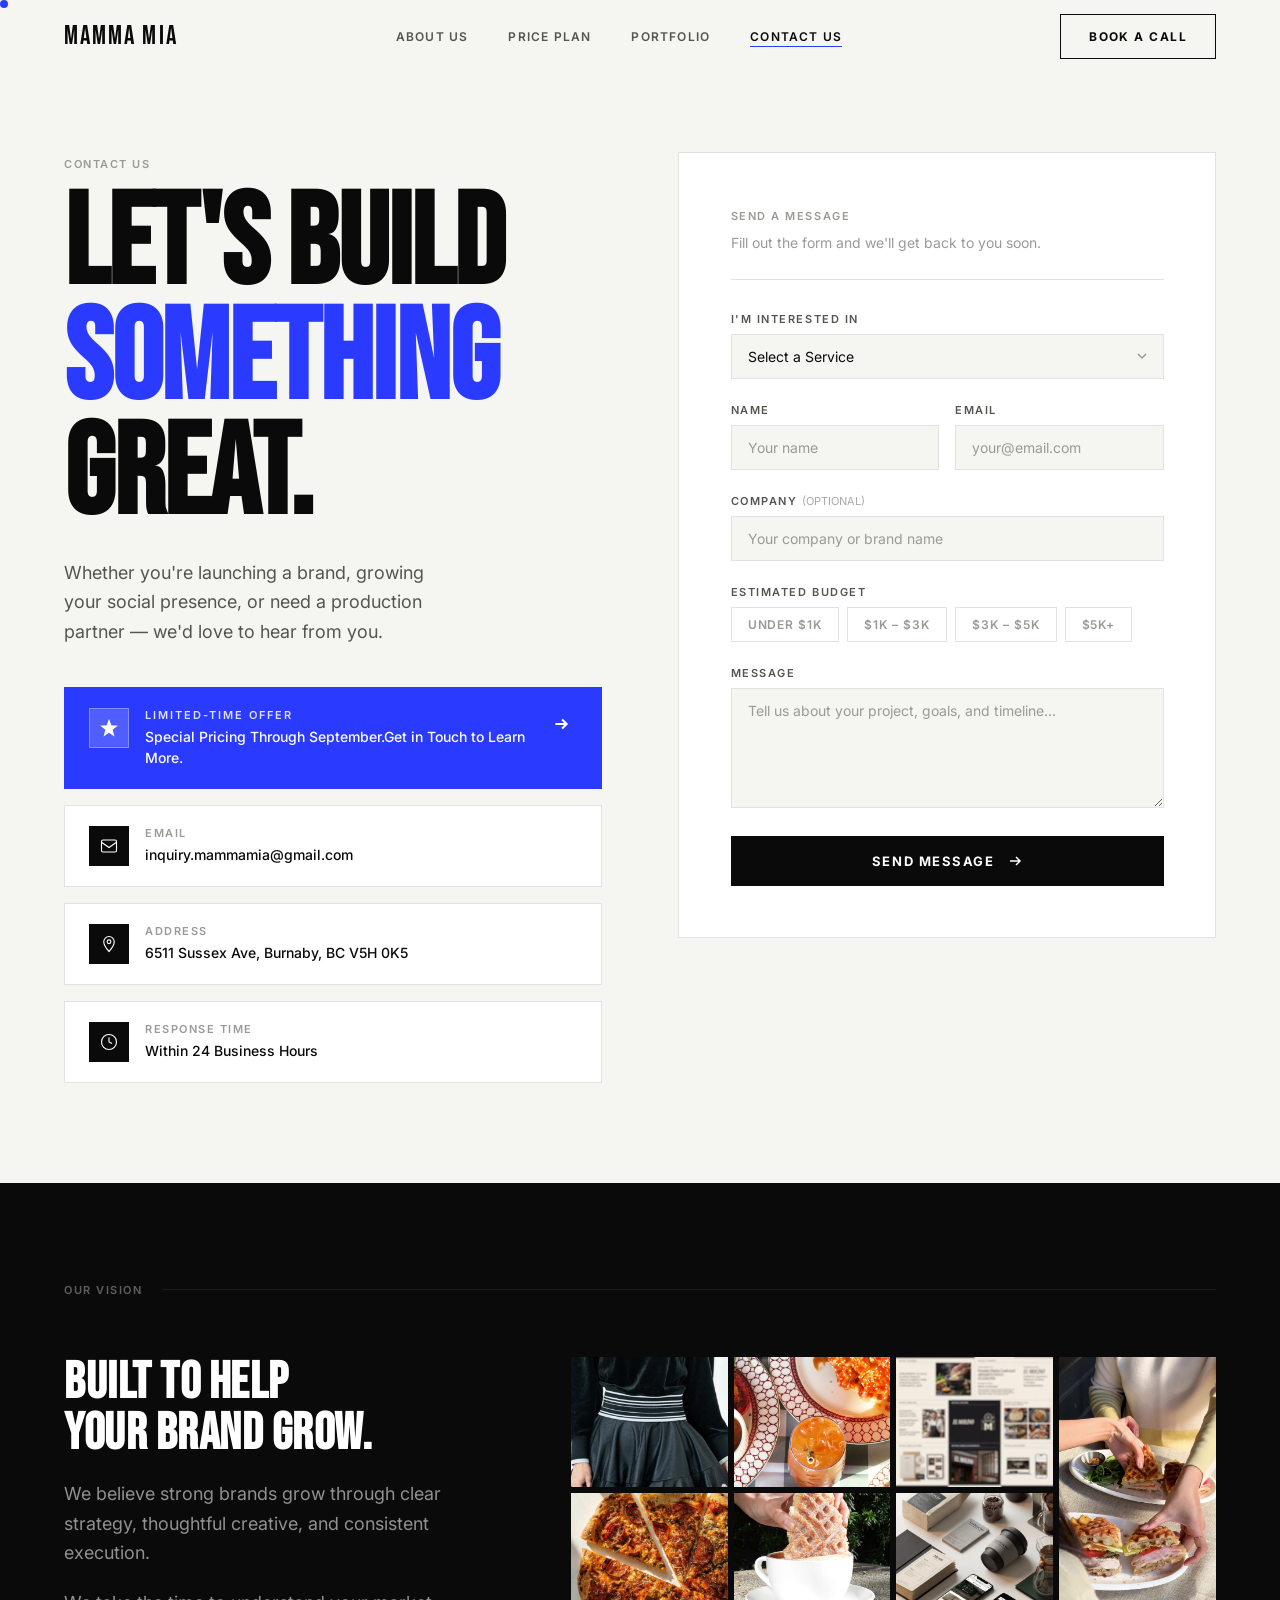
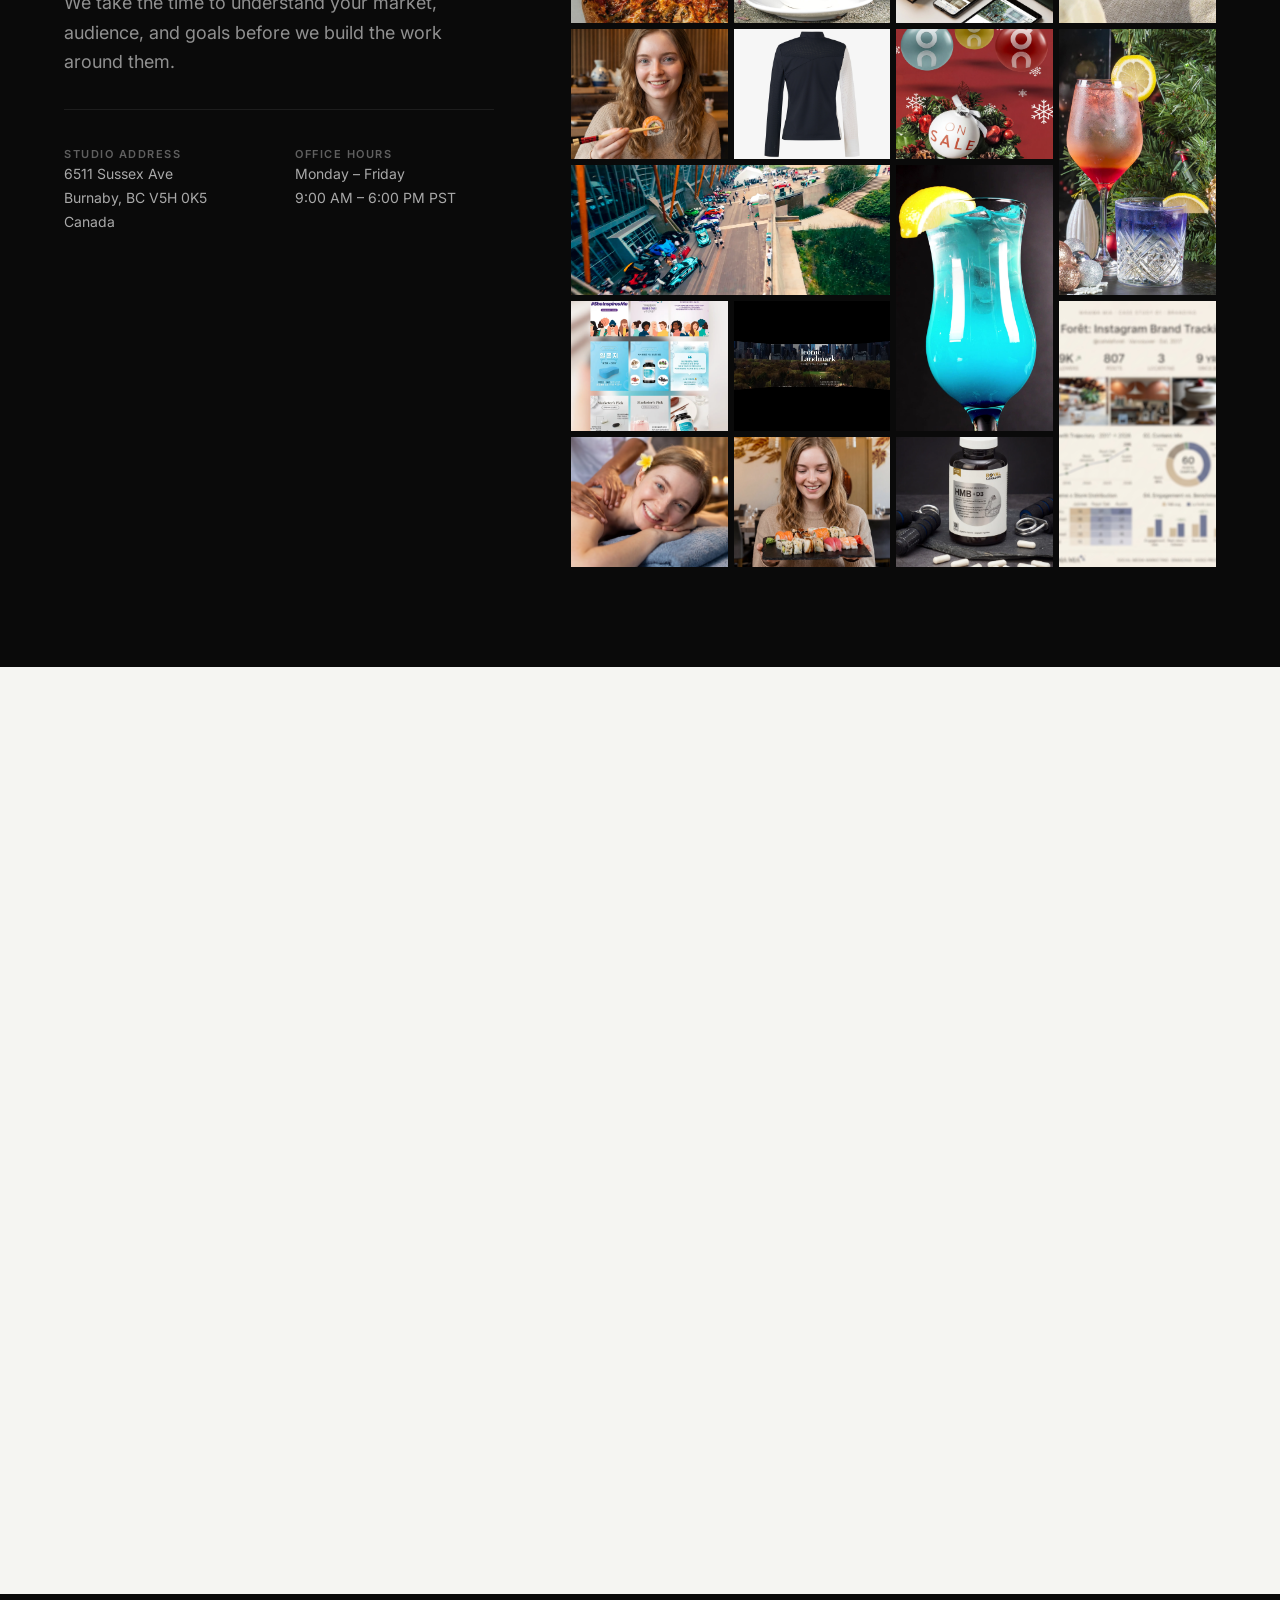
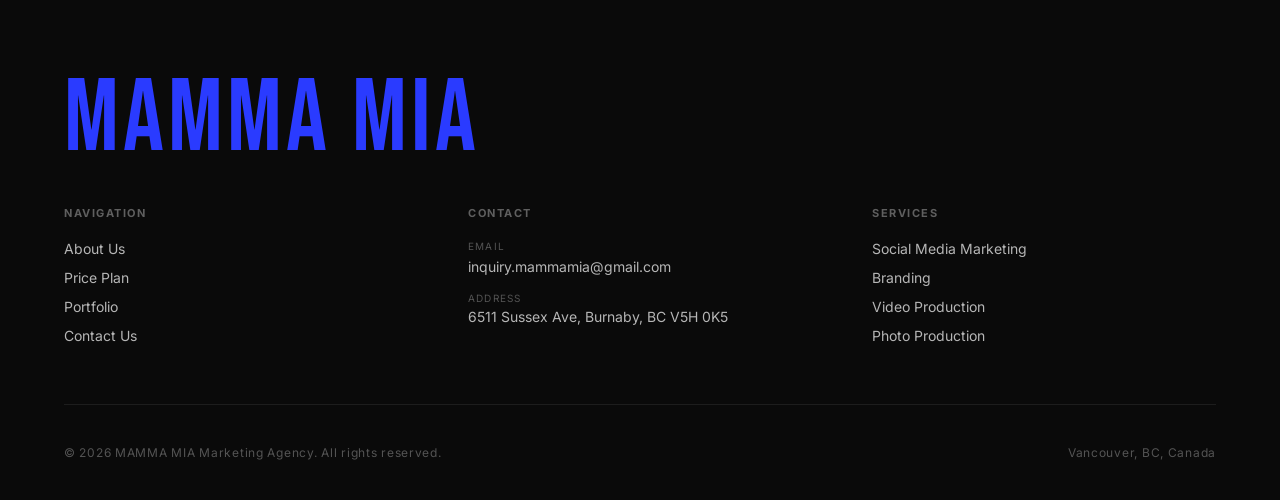
==== commit c5b92d83: "Add files via upload" ====
--- a/contact.html
+++ b/contact.html
@@ -8,6 +8,12 @@
   <link rel="preconnect" href="https://fonts.googleapis.com" />
   <link rel="preconnect" href="https://fonts.gstatic.com" crossorigin />
   <link href="https://fonts.googleapis.com/css2?family=Bebas+Neue&family=Inter:wght@300;400;500;600;700&display=swap" rel="stylesheet" />
+  <!-- Favicon -->
+  <link rel="icon" type="image/x-icon" href="/favicon.ico" />
+  <link rel="icon" type="image/png" sizes="32x32" href="/favicon-32x32.png" />
+  <link rel="icon" type="image/png" sizes="16x16" href="/favicon-16x16.png" />
+  <link rel="apple-touch-icon" sizes="180x180" href="/apple-touch-icon.png" />
+
   <link rel="stylesheet" href="css/style.css" />
   <link rel="stylesheet" href="css/contact.css" />
 
--- a/css/style.css
+++ b/css/style.css
@@ -734,6 +734,11 @@
    GPU 가속을 명시적으로 강제해서 부드러운 페이드 효과 보장
    ============================================ */
 @media (max-width: 900px) {
+  /* 부모 컨테이너 transform 차단을 완화시켜 자식 opacity transition이 보이도록 */
+  .hero__parallax {
+    will-change: transform !important;
+    transform: translateZ(0);
+  }
   .hero__slides {
     position: relative !important;
     width: 100% !important;
@@ -747,74 +752,161 @@
     height: 100% !important;
     object-fit: cover !important;
     object-position: center 35% !important;
-    opacity: 0;
-    /* 모바일에서는 transition 조금 더 길게서 부드러운 페이드 보장 */
+    /* JS에서 인라인 opacity를 관리하므로 여기 기본값 제거 */
     transition: opacity 0.9s cubic-bezier(0.4,0,0.2,1) !important;
-    /* GPU 가속 강제 — 사파리에서 자주 눌리는 문제 방지 */
     -webkit-backface-visibility: hidden;
     backface-visibility: hidden;
     -webkit-transform: translate3d(0, 0, 0);
     transform: translate3d(0, 0, 0);
     will-change: opacity;
   }
+  /* 첫 장 외엔 명시적으로 숨김 (JS가 설정하기 전 아주 잠깐 보이는 것 방지) */
+  .hero__slide:not(.active) {
+    opacity: 0;
+  }
   .hero__slide.active {
-    opacity: 1 !important;
+    opacity: 1;
     z-index: 1;
   }
 }
 
 /* ============================================
-   MOBILE STICKY-SERVICES FIX — 인덱스 페이지
-   데스크톱: 좌측 sticky 이미지 + 우측 4개 패널
-   모바일: sticky 해제, 세로로 4개 서비스 수직 스택
-   각 서비스는 "대표 이미지 1장 + 설명 텍스트" 구조
+   MOBILE RECENT WORK - native horizontal swipe
+   가로 스와이프 구조 그대로 유지
+   JS 드래그 대신 브라우저 네이티브 overflow-x 스크롤로 전환
+   이렇게 하면 세로 스와이프는 그대로 페이지 스크롤로 동작하고,
+   가로 스와이프는 카드 영역에서만 동작해서 흔들림 없음
    ============================================ */
 @media (max-width: 900px) {
-  /* 1. 그리드 레이아웃 해제 — 세로 스택 */
+  /* 1. 외부 컨테이너 - 네이티브 가로 스크롤 활성화 */
+  .work-hscroll {
+    overflow-x: auto !important;
+    overflow-y: hidden !important;
+    -webkit-overflow-scrolling: touch !important;
+    scroll-snap-type: x mandatory !important;
+    scroll-padding: 0 var(--grid-padding, 24px) !important;
+    cursor: default !important;
+    /* 세로는 페이지가 처리, 가로만 이 영역에서 */
+    touch-action: pan-x !important;
+    overscroll-behavior-x: contain;
+    /* 스크롤바 숨김 */
+    scrollbar-width: none;
+    -ms-overflow-style: none;
+    padding-bottom: 8px;
+  }
+  .work-hscroll::-webkit-scrollbar { display: none; }
+
+  /* 2. 트랙 - JS가 설정한 transform 초기화, 네이티브 스크롤로 전환 */
+  .work-hscroll__track {
+    transform: none !important;
+    transition: none !important;
+    will-change: auto !important;
+    touch-action: pan-x !important;
+    /* 기존 flex 유지, width: max-content로 자연 확장 */
+  }
+
+  /* 3. 각 카드 - 스크롤 스납으로 깔끔하게 정렬 */
+  .work-card {
+    scroll-snap-align: start;
+    scroll-snap-stop: always;
+    touch-action: pan-x !important;
+  }
+  .work-card img {
+    -webkit-user-drag: none;
+    pointer-events: none;
+  }
+
+  /* 4. 데스크톱 호버 효과(parallax) 제거 - 모바일은 탭에 반응 */
+  .work-card:hover { transform: none !important; }
+  .work-card:hover img { transform: none !important; }
+
+  /* 5. 화살표 버튼만 숨김 - 카운터(09 / 10)는 유지 */
+  #workNavPrev,
+  #workNavNext {
+    display: none !important;
+  }
+
+  /* 6. 카드 너비 - 한 화면에 앞쁞만 살짝 보이도록 조정 (스와이프 힌트) */
+  .work-card {
+    width: clamp(280px, 80vw, 360px) !important;
+    flex-shrink: 0;
+  }
+}
+
+
+
+/* ============================================
+   MOBILE STICKY-SERVICES — Option A Layout
+   Desktop: left sticky image + right 4 panels (unchanged)
+   Mobile : Hero image (slide 0) on top + 3 thumbnails (slide 1-3) below
+            Slide 4 hidden. Each service shows multiple works at once.
+   ============================================ */
+@media (max-width: 900px) {
+  /* 1. Disable desktop grid; stack vertically */
   .sticky-services {
     grid-template-columns: 1fr !important;
     display: block !important;
   }
 
-  /* 2. 좌측 sticky 이미지 패널 — sticky 해제, 잠시 숨김 (아래에서 각 서비스별 대표 이미지로 대체) */
+  /* 2. Hide the desktop sticky visual column entirely */
   .sticky-services__visual {
     display: none !important;
   }
 
-  /* 3. 우측 패널 영역 전체 폭 사용 */
+  /* 3. Right panel column takes full width */
   .sticky-services__panels {
     border-left: none !important;
     width: 100%;
   }
 
-  /* 4. 각 서비스 패널 — 높이 자동, 아래에 대표 이미지를 추가 */
+  /* 4. Each service panel becomes a self-contained card.
+        Use flex column so ::before (hero), ::after (thumbs),
+        and .panel-inner (text) can be ordered top->bottom. */
   .sticky-services__panel {
     min-height: auto !important;
     padding: 0 !important;
     border-bottom: 1px solid rgba(255,255,255,0.08);
     position: relative;
+    display: flex !important;
+    flex-direction: column !important;
   }
   .sticky-services__panel:last-child { border-bottom: none; }
 
+  /* 5. Inside each panel: build a mobile-only image gallery
+        using the existing .sticky-services__img elements.
+        We turn the panel itself into a flex column so the
+        image group sits ABOVE the text. */
   .sticky-services__panel-inner {
     opacity: 1 !important;
     transform: none !important;
-    padding: clamp(40px, 8vw, 64px) clamp(24px, 5vw, 40px) clamp(32px, 6vw, 48px) !important;
-    gap: 18px;
-  }
-
-  /* 5. 각 서비스 패널 위쪽에 대표 이미지 추가 (data-index 기준) */
+    padding: clamp(28px, 6vw, 44px) clamp(22px, 5vw, 36px) clamp(36px, 7vw, 52px) !important;
+    gap: 16px;
+    order: 2;
+  }
+
+  /* 6. Mobile gallery container — appears on each panel via ::before is NOT used now.
+        Instead we promote the existing data-service images that match this panel. */
+
+  /* 6a. Hide every image inside the visual block by default on mobile
+         (we already hid .sticky-services__visual entirely above) */
+
+  /* 6b. Re-create per-panel galleries by cloning images via CSS background-image
+         on the panel itself (representative) + a thumbnail strip injected via
+         a flex pseudo-row using the ::before for the hero and child layout. */
+
+  /* Hero (representative) image — top of each panel */
   .sticky-services__panel::before {
     content: '';
     display: block;
     width: 100%;
-    height: 56vw;
+    height: 62vw;
     max-height: 380px;
     min-height: 220px;
     background-size: cover;
     background-position: center;
     background-repeat: no-repeat;
-    background-color: #000;
+    background-color: #0a0a0a;
+    order: 0;
   }
   .sticky-services__panel[data-index="0"]::before {
     background-image: url('../images/branding/01_branding_anthracite.webp');
@@ -829,40 +921,98 @@
     background-image: url('../images/video/cars-and-hoops-luxury-supercar-event-vancouver.jpeg');
   }
 
-  /* 6. 서비스 번호 레이블 (01, 02, 03, 04) 더 눈에 띄게 */
+  /* Thumbnail row — full width, no gaps, exactly 3 equal slots */
+  .sticky-services__panel::after {
+    content: '';
+    display: block;
+    width: 100%;
+    height: 33.333vw;        /* 3 images, square-ish, fills full width */
+    max-height: 180px;
+    min-height: 110px;
+    order: 1;
+    /* 3 images side-by-side with NO gap, each takes exactly 1/3 width */
+    background-repeat: no-repeat, no-repeat, no-repeat;
+    background-size: calc(100%/3) 100%, calc(100%/3) 100%, calc(100%/3) 100%;
+    background-position: 0% center, 50% center, 100% center;
+    background-color: #000;
+  }
+
+  /* Per-service thumbnail strips (slides 1, 2, 3) */
+  .sticky-services__panel[data-index="0"]::after {
+    background-image:
+      url('../images/branding/02_il_forno_kitchen_identity.jpg'),
+      url('../images/branding/03_el_molino_brand_deck.jpg'),
+      url('../images/branding/04_la_foret_ig.jpg');
+  }
+  .sticky-services__panel[data-index="1"]::after {
+    background-image:
+      url('../images/social/02_cafe_opening_thumb.jpg'),
+      url('../images/social/03_apparel_brand_thumb.jpg'),
+      url('../images/social/04_bar_lounge_thumb.jpg');
+  }
+  .sticky-services__panel[data-index="2"]::after {
+    background-image:
+      url('../images/photo/food/06_food_martini_cocktail.jpg'),
+      url('../images/photo/product/01_apparel_product.jpg'),
+      url('../images/photo/product/02_engagement_ring.jpg');
+  }
+  .sticky-services__panel[data-index="3"]::after {
+    background-image:
+      url('../images/video/dl-acro-brand-campaign-film.jpeg'),
+      url('../images/video/f-diary-perfume-beauty-campaign-film.jpeg'),
+      url('../images/video/mcst-kocca-wild-vr-content.jpeg');
+  }
+
+  /* 7. Service number label (01, 02, 03, 04) */
   .sticky-services__num {
     font-size: 13px !important;
     letter-spacing: 0.18em;
     color: var(--color-accent) !important;
   }
 
-  /* 7. 제목 크기 모바일 최적화 */
+  /* 8. Service title */
   .sticky-services__title {
-    font-size: clamp(40px, 11vw, 64px) !important;
+    font-size: clamp(38px, 10.5vw, 60px) !important;
     line-height: 0.95 !important;
   }
 
-  /* 8. 설명 텍스트 가독성 */
+  /* 9. Description */
   .sticky-services__desc {
     font-size: 14.5px !important;
     line-height: 1.65 !important;
-    color: rgba(255,255,255,0.7) !important;
+    color: rgba(255,255,255,0.72) !important;
     max-width: 100% !important;
   }
 
-  /* 9. 서비스 항목 리스트 */
+  /* 10. Bullet list */
   .sticky-services__list {
-    padding-top: 16px !important;
+    padding-top: 14px !important;
     gap: 10px;
   }
   .sticky-services__list li {
     font-size: 13px !important;
   }
 
-  /* 10. See Work 링크 */
+  /* 11. View work link */
   .sticky-services__link {
-    margin-top: 8px;
+    margin-top: 10px;
     font-size: 12px !important;
+  }
+}
+
+/* Very small screens — slightly smaller hero & tighter thumbnails */
+@media (max-width: 460px) {
+  .sticky-services__panel::before {
+    height: 66vw;
+    min-height: 200px;
+  }
+  .sticky-services__panel::after {
+    height: 33.333vw;
+    max-height: 150px;
+    min-height: 100px;
+  }
+  .sticky-services__title {
+    font-size: clamp(34px, 11vw, 52px) !important;
   }
 }
 
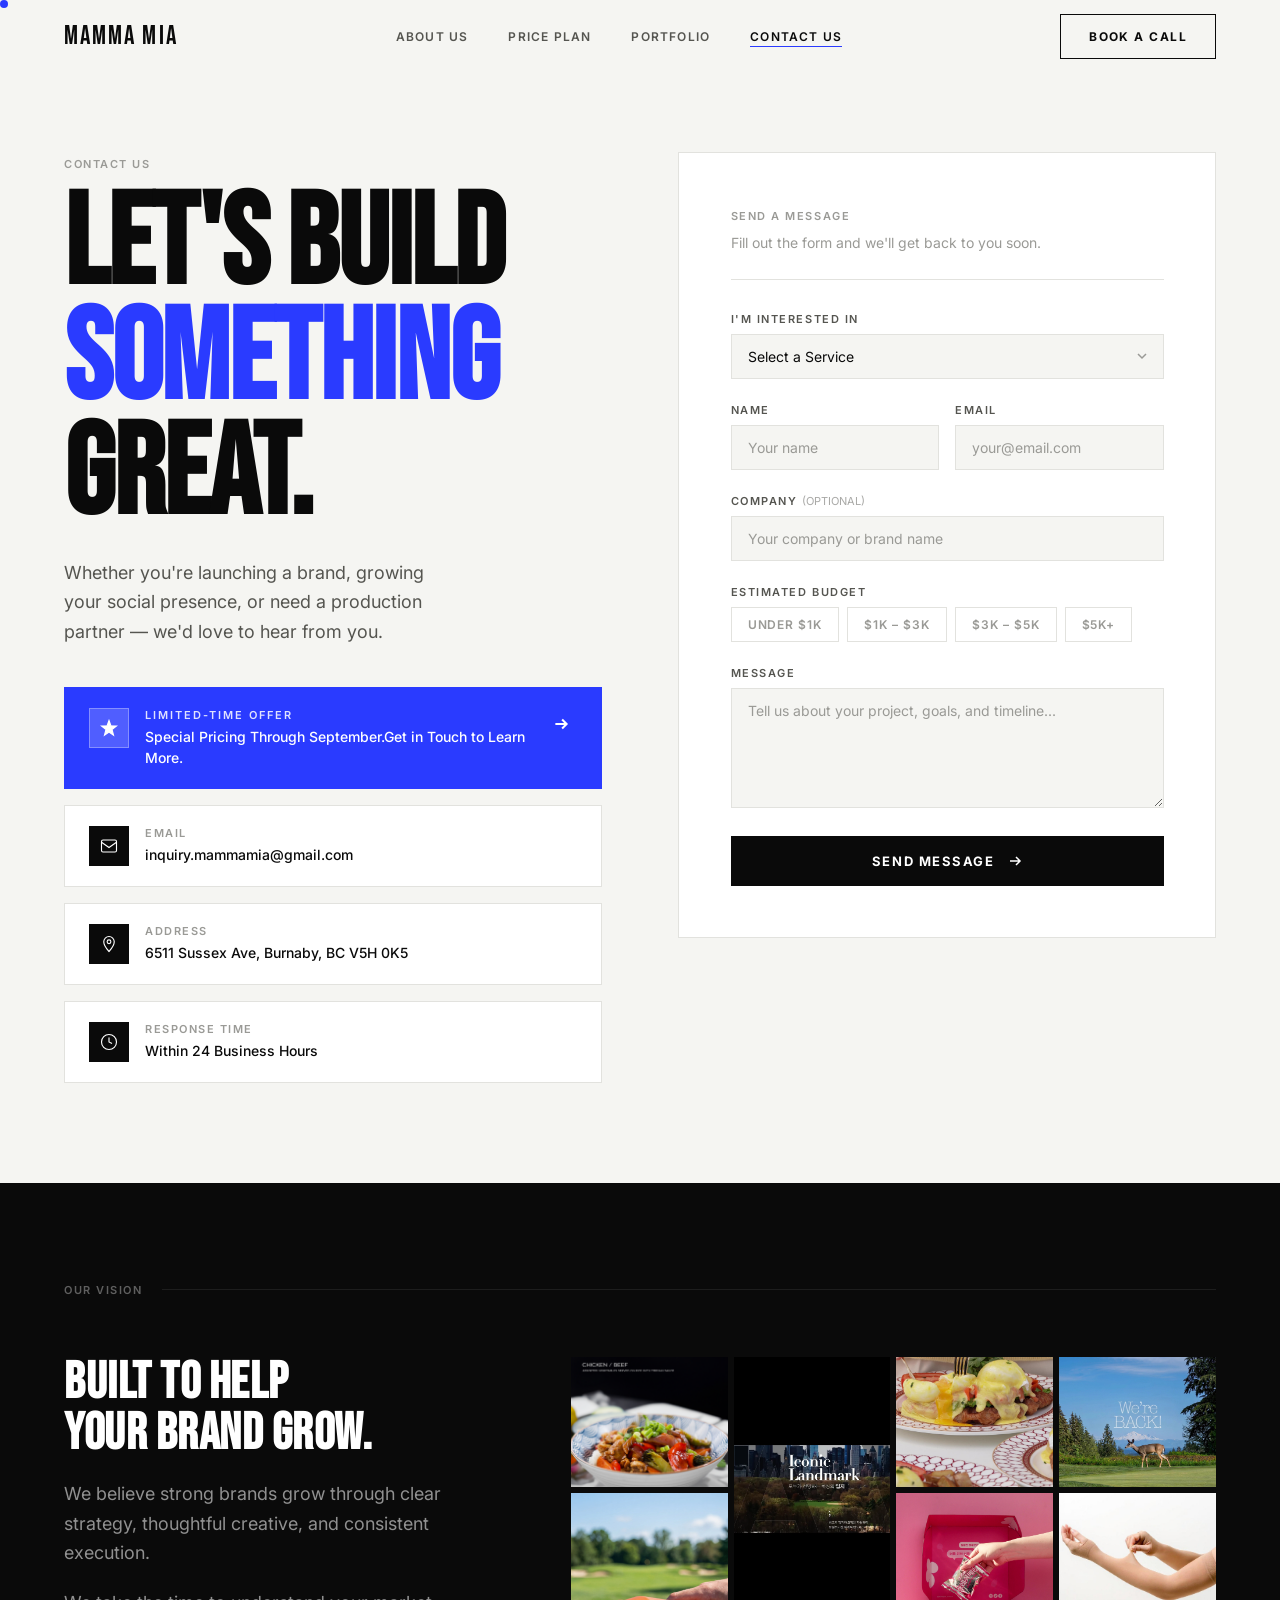
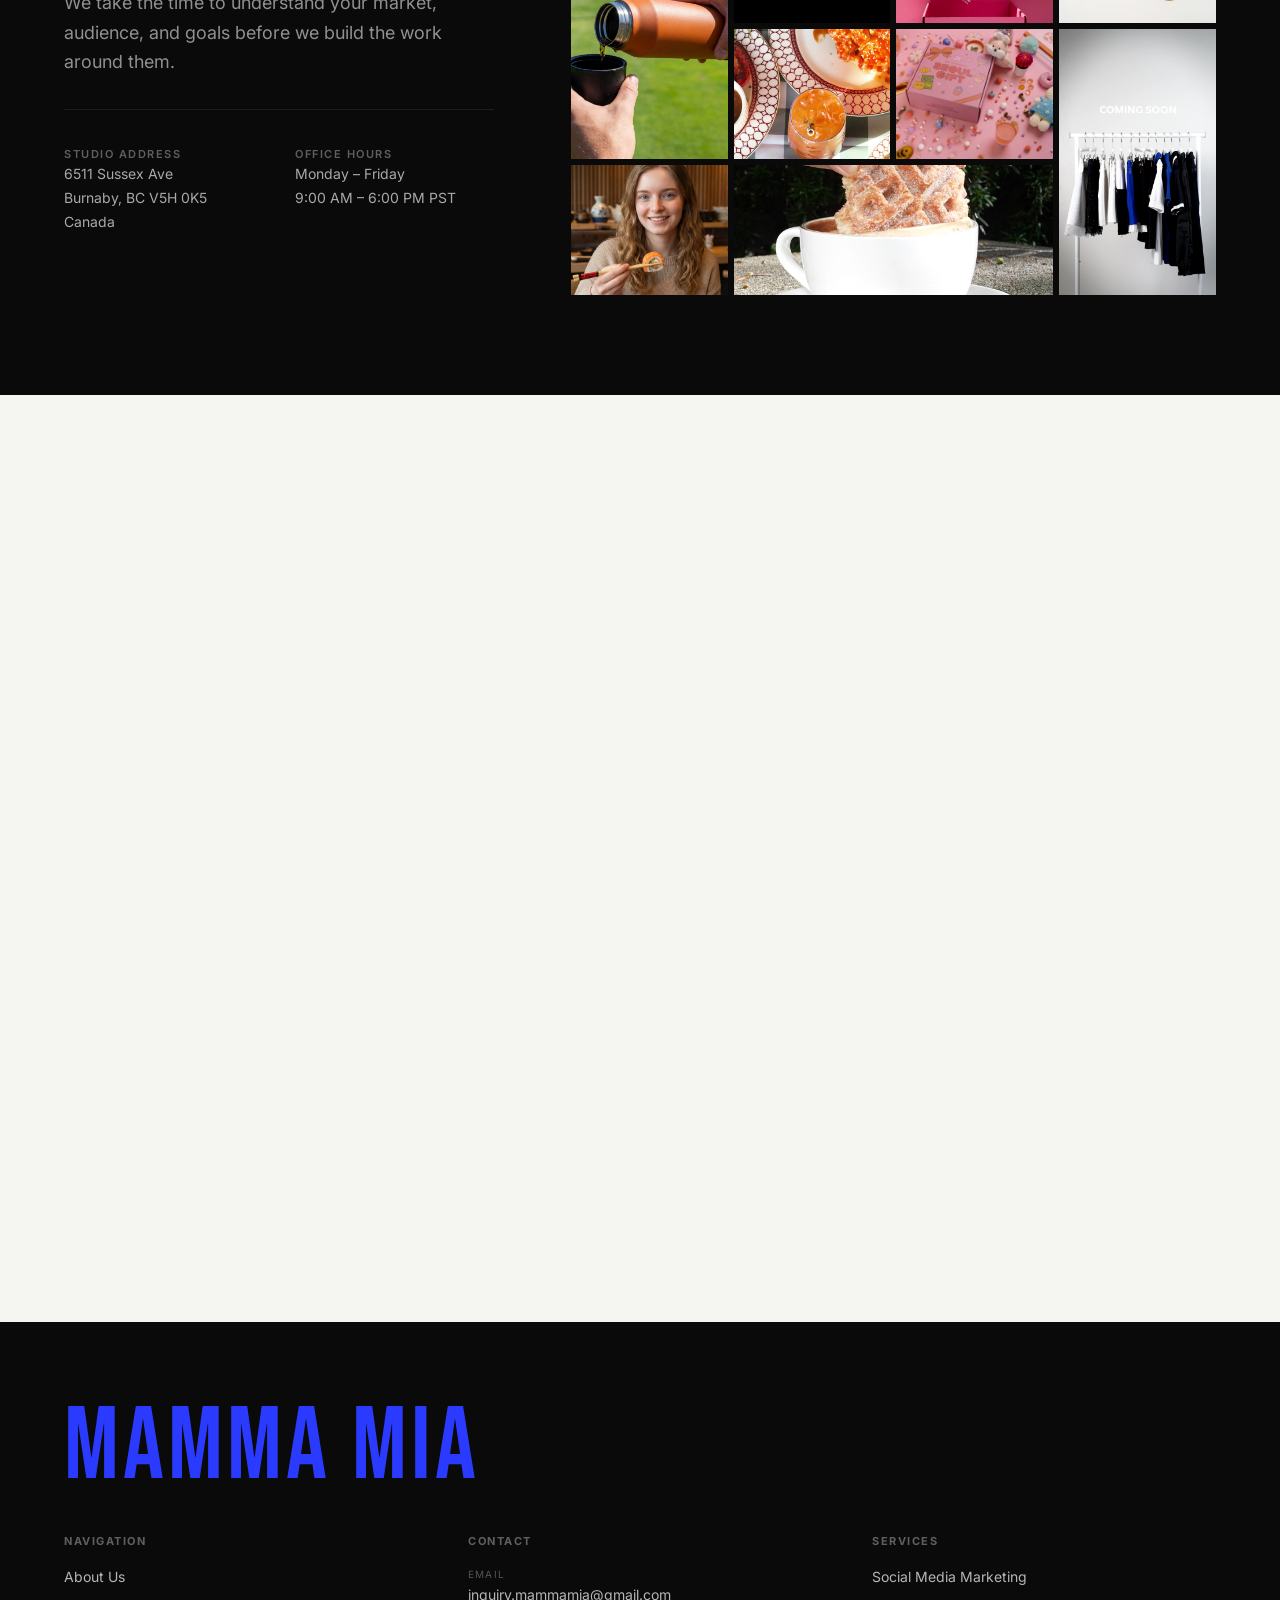
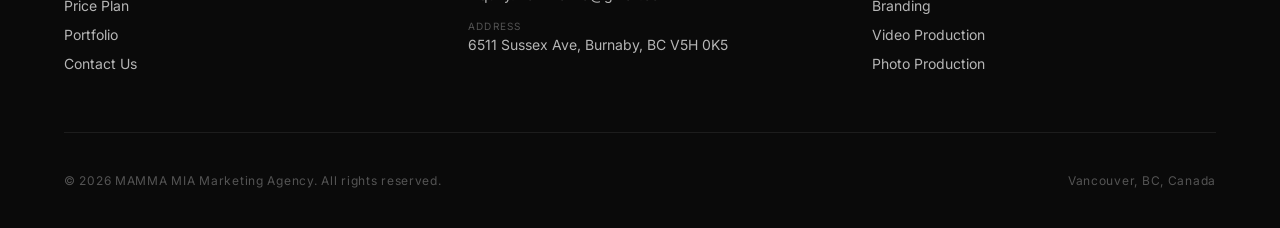
==== commit 7409f9c6: "Add files via upload" ====
--- a/contact.html
+++ b/contact.html
@@ -5,6 +5,32 @@
   <meta name="viewport" content="width=device-width, initial-scale=1.0" />
   <title>Contact Us — MAMMA MIA Marketing Agency</title>
   <meta name="description" content="Get in touch with MAMMA MIA — Vancouver's premier marketing agency. Book a strategy call or send us a message." />
+  <!-- ============================================
+       Open Graph / Facebook / KakaoTalk
+       ============================================ -->
+  <meta property="og:type" content="website" />
+  <meta property="og:site_name" content="MAMMA MIA Marketing Agency" />
+  <meta property="og:url" content="https://www.mammamiacreative.com/contact.html" />
+  <meta property="og:title" content="Contact — MAMMA MIA Marketing Agency" />
+  <meta property="og:description" content="Get in touch with MAMMA MIA — Vancouver's premier marketing agency. Book a strategy call or send us a message." />
+  <meta property="og:image" content="https://www.mammamiacreative.com/images/og/og-contact.jpg" />
+  <meta property="og:image:secure_url" content="https://www.mammamiacreative.com/images/og/og-contact.jpg" />
+  <meta property="og:image:type" content="image/jpeg" />
+  <meta property="og:image:width" content="1200" />
+  <meta property="og:image:height" content="630" />
+  <meta property="og:image:alt" content="Contact MAMMA MIA — Vancouver Marketing Agency" />
+  <meta property="og:locale" content="en_US" />
+
+  <!-- Twitter Card -->
+  <meta name="twitter:card" content="summary_large_image" />
+  <meta name="twitter:site" content="@mammamiacreative" />
+  <meta name="twitter:title" content="Contact — MAMMA MIA" />
+  <meta name="twitter:description" content="Book a strategy call or send us a message. Vancouver, BC." />
+  <meta name="twitter:image" content="https://www.mammamiacreative.com/images/og/og-contact.jpg" />
+
+  <!-- Canonical -->
+  <link rel="canonical" href="https://www.mammamiacreative.com/contact.html" />
+
   <link rel="preconnect" href="https://fonts.googleapis.com" />
   <link rel="preconnect" href="https://fonts.gstatic.com" crossorigin />
   <link href="https://fonts.googleapis.com/css2?family=Bebas+Neue&family=Inter:wght@300;400;500;600;700&display=swap" rel="stylesheet" />
